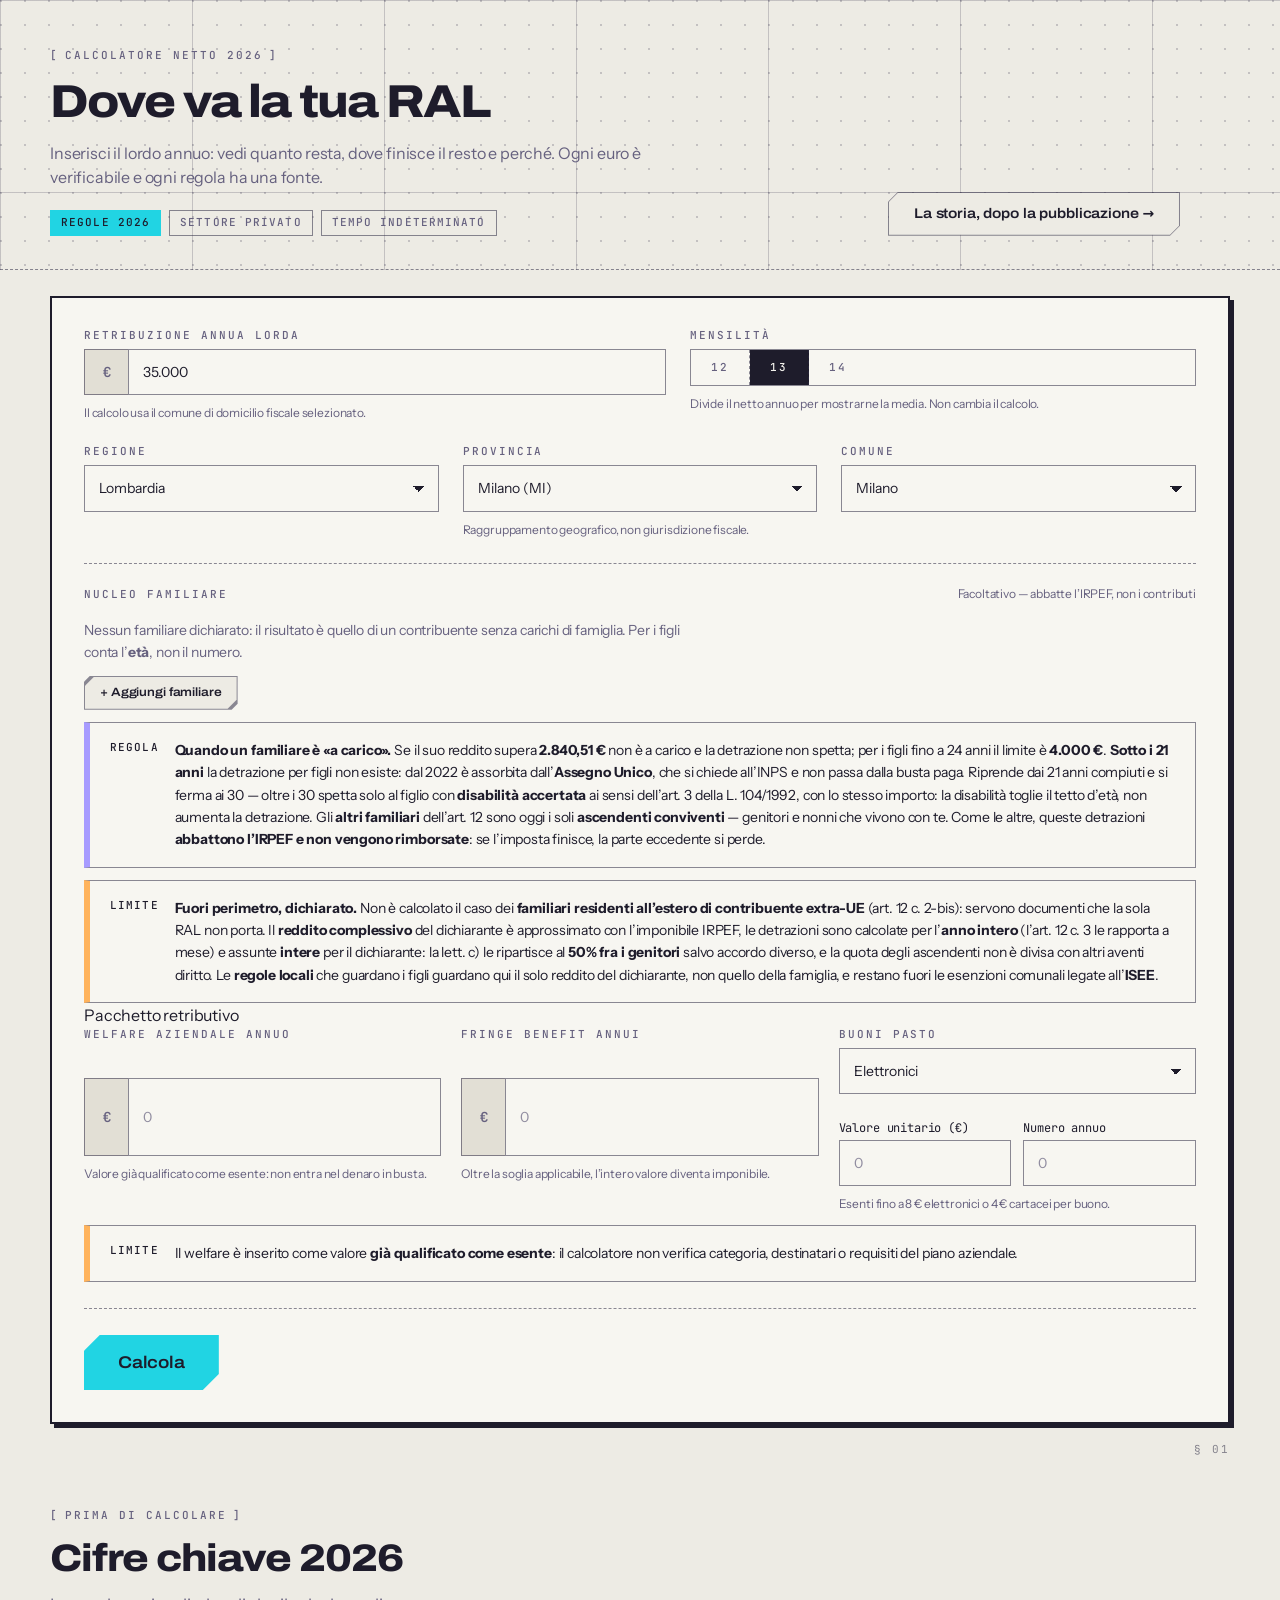
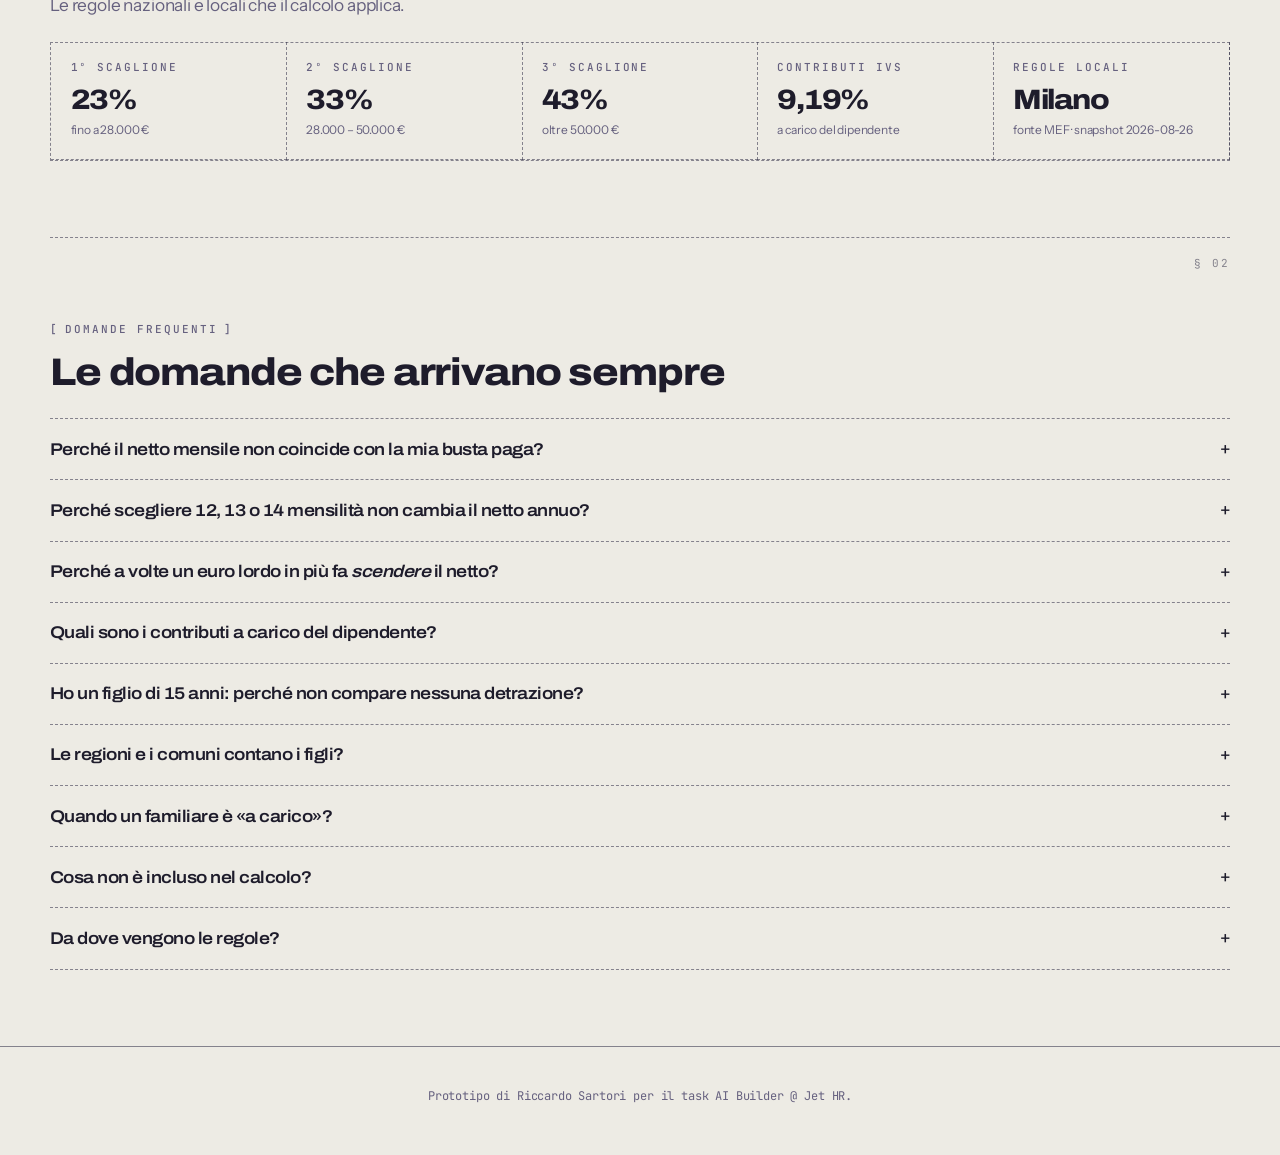
==== prototipo/index.html @ b251a070 "Aggiunge welfare, fringe benefit e buoni pasto (#26)" ====
<!doctype html>
<html lang="it">
<head>
<meta charset="utf-8">
<meta name="viewport" content="width=device-width, initial-scale=1">
<link rel="icon" href="data:image/svg+xml,%3Csvg%20xmlns%3D%27http%3A%2F%2Fwww.w3.org%2F2000%2Fsvg%27%20viewBox%3D%270%200%2032%2032%27%3E%3Cpath%20d%3D%27M6%200H32V26L26%2032H0V6Z%27%20fill%3D%27%231E1C2B%27%2F%3E%3Ctext%20x%3D%2716%27%20y%3D%2723%27%20font-family%3D%27system-ui%2Csans-serif%27%20font-size%3D%2719%27%20font-weight%3D%27700%27%20fill%3D%27%2321D4E3%27%20text-anchor%3D%27middle%27%3E%E2%82%AC%3C%2Ftext%3E%3C%2Fsvg%3E">
<title>Dove va la tua RAL — netto 2026</title>
<link rel="stylesheet" href="draftsman.css">
<style>
/* ==========================================================================
   La pagina — sopra i token Draftsman. Nessun colore fuori dal sistema.
   ========================================================================== */
body{padding-bottom:0}
.pg{width:min(100% - (var(--gutter) * 2),1180px);margin-inline:auto}
.pg--narrow{max-width:940px}
.chainwrap{overflow-x:auto}

/* --- intestazione: carta a griglia, titolo in Archivo --------------------
   Sta stretta apposta. È uno strumento, non una landing: il campo RAL deve
   vedersi senza scorrere, quindi la fascia paga il minimo indispensabile e
   usa la metà destra invece di lasciarla vuota. */
.pagehero{position:relative;padding:clamp(26px,3.2vw,46px) 0 clamp(22px,2.6vw,34px);
  background-image:radial-gradient(circle at 1px 1px,var(--line) 1px,transparent 0),
    linear-gradient(to right,var(--line) 1px,transparent 1px),
    linear-gradient(to bottom,var(--line) 1px,transparent 1px);
  background-size:24px 24px,192px 192px,192px 192px;
  border-bottom:var(--bw) dashed var(--line-strong)}
.pagehero .inner{position:relative;display:grid;gap:var(--s-6);align-items:end}
@media(min-width:900px){.pagehero .inner{
  grid-template-columns:minmax(0,1.4fr) minmax(0,.6fr);gap:var(--s-10)}}
.pagehero h1{font-family:var(--font-display);font-weight:800;font-stretch:var(--wdth);
  font-size:clamp(2rem,3.6vw,3.15rem);line-height:var(--lh-snug);letter-spacing:var(--ls-display);
  margin:0 0 var(--s-3);max-width:18ch;text-wrap:balance}
.pagehero p{margin:0;max-width:56ch;font-size:var(--t-body);line-height:1.55;color:var(--fg-muted)}
/* le assunzioni dichiarate, sotto il sottotitolo */
.pagehero .meta{display:flex;gap:var(--s-2);flex-wrap:wrap;margin-top:var(--s-5)}
/* la colonna di destra porta il solo approfondimento, allineato in basso */
.pagehero .aside{display:flex}
.limit-note{margin-top:var(--s-5)}

/* --- modulo ------------------------------------------------------------- */
.calcbox{margin-top:clamp(18px,2vw,26px);border:var(--bw-thick) solid var(--line-solid);
  background:var(--bg-raised);padding:clamp(20px,3vw,32px);box-shadow:var(--lift-md) var(--line-solid)}
.calcbox.is-dirty{box-shadow:var(--lift-md) var(--c-amber)}
.form-grid{display:grid;grid-template-columns:1.15fr 1fr;gap:var(--s-6);align-items:start}
.geo-grid{grid-template-columns:repeat(3,minmax(0,1fr));margin-top:var(--s-6)}
.calcrow{display:flex;align-items:center;gap:var(--s-4);flex-wrap:wrap;margin-top:var(--s-2)}
.dirty{display:none;align-items:center;gap:8px;font:400 var(--t-xs)/1.4 var(--font-mono);
  color:var(--warn-text)}
.is-dirty .dirty{display:flex}
.field--error .input{border-color:var(--err-text);box-shadow:var(--lift-sm) var(--c-signal-red)}

/* € come prefisso: una casella affiancata, senza raggio */
.ingroup{display:flex}
.ingroup .affix{display:grid;place-items:center;width:44px;flex:none;
  border:var(--bw) solid var(--line-strong);border-right:0;background:var(--bg-sunken);
  font:500 var(--t-sm)/1 var(--font-mono);color:var(--fg-muted)}
.ingroup .input{flex:1}

/* --- nucleo familiare: una riga per persona, l'età in colonna ----------- */
.nucleo{margin-top:var(--s-6);padding-top:var(--s-5);border-top:var(--bw) dashed var(--line-strong)}
.nucleo-head{display:flex;align-items:baseline;justify-content:space-between;gap:var(--s-4);
  flex-wrap:wrap;margin-bottom:var(--s-4)}
.nucleo-tab td{vertical-align:middle}
.nucleo-in{padding-block:8px;font-size:var(--t-sm)}
.nucleo-eta{width:86px}
.nucleo-red{width:118px}
.nucleo-dis{width:78px;text-align:center}
.nucleo-imp{white-space:nowrap;font-weight:600}
.nucleo-perche{font-size:var(--t-xs);color:var(--fg-muted);max-width:36ch}
.benefit-grid{display:grid;grid-template-columns:repeat(3,minmax(0,1fr));gap:var(--s-5)}
.benefit-subgrid{display:grid;grid-template-columns:1fr 1fr;gap:var(--s-3)}
.nucleo-x{border:0;background:none;cursor:pointer;font:400 var(--t-sm)/1 var(--font-mono);
  color:var(--fg-muted);padding:8px 10px}
.nucleo-x:hover{background:var(--c-signal-red);color:var(--c-graphite)}
.nucleo-azioni{margin-top:var(--s-3)}
.nucleo-vuoto{margin:0;font-size:var(--t-sm);color:var(--fg-muted);max-width:70ch}
.nucleo-nota{margin-top:var(--s-3)}
/* Su schermo stretto la tabella si impila: sei colonne che scorrono
   in orizzontale nasconderebbero proprio la colonna «perché», che è
   la ragione per cui questa tabella esiste. */
@media(max-width:760px){
  .nucleo-tab,.nucleo-tab tbody,.nucleo-tab tr,.nucleo-tab td{display:block;width:auto;min-width:0}
  .nucleo .table-wrap{overflow:visible;border:0;background:none}
  .nucleo-tab thead{position:absolute;width:1px;height:1px;overflow:hidden;clip:rect(0 0 0 0)}
  .nucleo-tab tr{position:relative;background:var(--bg-raised);
    border:var(--bw) solid var(--line-strong);padding:var(--s-2) 46px var(--s-2) var(--s-4);
    margin-bottom:var(--s-3)}
  .nucleo-tab td{border:0;padding:7px 0;display:flex;align-items:center;
    justify-content:space-between;gap:var(--s-4);text-align:right}
  .nucleo-tab td::before{content:attr(data-etichetta);flex:none;text-align:left;
    font:500 var(--t-label)/1.4 var(--font-mono);letter-spacing:var(--ls-label);
    text-transform:uppercase;color:var(--fg-muted)}
  .nucleo-tab td:last-child{position:absolute;top:6px;right:6px;padding:0;display:block}
  .nucleo-tab td:last-child::before{content:none}
  .nucleo-perche{max-width:none}
  .nucleo-eta,.nucleo-red{width:130px}
  .nucleo-dis{width:auto;text-align:left}
  .benefit-grid{grid-template-columns:1fr}
  .nucleo-tab .select{width:auto;min-width:190px}
}

/* --- sezioni impilate ---------------------------------------------------- */
.sec{position:relative;scroll-margin-top:96px;padding:clamp(44px,6vw,84px) 0;
  border-bottom:var(--bw) dashed var(--line-strong)}
.sec--ink{border-bottom-color:transparent}
.sec .pg{position:relative}
.sec-head{display:flex;align-items:center;justify-content:space-between;gap:var(--s-5);
  flex-wrap:wrap;margin-bottom:var(--s-2)}
.sec h2{margin:0}
.sec .lead{margin:var(--s-3) 0 0;max-width:74ch}
.sec-body{margin-top:var(--s-6)}
.sec .no{position:absolute;top:var(--s-5);right:0;font:400 var(--t-label)/1 var(--font-mono);
  letter-spacing:var(--ls-label);color:var(--line-strong)}

/* --- navigazione ad ancore ------------------------------------------------ */
.anchors{display:flex;gap:0;flex-wrap:wrap}
.anchors a{text-decoration:none;padding:8px 14px;white-space:nowrap;
  font:400 var(--t-label)/1.6 var(--font-mono);letter-spacing:.12em;text-transform:uppercase;
  color:var(--fg-muted);border:var(--bw) solid transparent;
  transition:background var(--dur-1) var(--ease-mech),color var(--dur-1) var(--ease-mech)}
.anchors a:hover{background:var(--c-citron);color:var(--c-graphite)}
.anchors a[aria-current="true"]{background:var(--c-graphite);color:var(--c-fog)}
.anchorbar{position:sticky;top:0;z-index:40;
  background:color-mix(in srgb,var(--c-bone) 90%,transparent);backdrop-filter:blur(10px);
  border-block:var(--bw) solid var(--line-strong)}
.anchorbar .inner{display:flex;align-items:center;justify-content:space-between;gap:var(--s-5);
  padding:9px 0}
.anchorbar .mini{display:flex;align-items:baseline;gap:10px;white-space:nowrap;
  font:400 var(--t-label)/1 var(--font-mono);letter-spacing:var(--ls-label);
  text-transform:uppercase;color:var(--fg-muted)}
.anchorbar .mini b{font-family:var(--font-display);font-stretch:var(--wdth);font-size:1.2rem;
  font-weight:800;letter-spacing:var(--ls-heading);color:var(--fg);
  font-variant-numeric:tabular-nums}

/* --- la risposta ---------------------------------------------------------- */
.answer{display:grid;gap:var(--s-8);align-items:end;grid-template-columns:minmax(0,1fr)}
@media(min-width:860px){.answer{grid-template-columns:minmax(0,.9fr) minmax(0,1.1fr)}}
.answer .big{font-family:var(--font-display);font-weight:800;font-stretch:var(--wdth);
  font-size:clamp(3rem,8vw,6rem);line-height:.92;letter-spacing:var(--ls-display);
  font-variant-numeric:tabular-nums;margin:var(--s-3) 0 0}
.kpigrid{display:grid;gap:0;border:var(--bw) solid var(--line-strong);
  background:var(--bg-raised);grid-template-columns:repeat(auto-fit,minmax(168px,1fr))}
.kpigrid>div{padding:var(--s-5);
  border-right:var(--bw) dashed var(--line-strong);
  border-bottom:var(--bw) dashed var(--line-strong);margin:-0.5px;
  display:flex;flex-direction:column;justify-content:space-between;gap:var(--s-3)}
.kpigrid .tile__value{font-size:clamp(1.35rem,2.2vw,1.85rem)}
.kpigrid .tile__label{margin-top:0;min-height:2.6em}
.kpi-lead .tile__value{font-size:clamp(1.9rem,3.4vw,2.75rem)}
.stackbar{display:flex;width:100%;height:44px;border:var(--bw) solid var(--line-solid)}
.stackbar div{display:flex;align-items:center;justify-content:center;overflow:hidden;
  white-space:nowrap;font:500 var(--t-label)/1 var(--font-mono);letter-spacing:.08em;
  text-transform:uppercase;border-right:var(--bw) solid var(--line-solid)}
.stackbar div:last-child{border-right:0}
.legend{display:flex;flex-wrap:wrap;gap:var(--s-5);
  font:400 var(--t-xs)/1.4 var(--font-mono);color:var(--fg-muted)}
.legend i{width:10px;height:10px;display:inline-block;margin-right:8px;vertical-align:-1px;
  border:var(--bw) solid var(--line-solid)}

/* --- flusso: il Pattern B del design system, il trittico d'inchiostro -----
   Una sola sezione invertita per pagina. La carta puntinata resta accesa, il
   titolo prende un accento, il corpo resta fog. */
.sec--ink{background-color:var(--c-graphite-2)}
.sec--ink h2{color:var(--c-blush)}
.sec--ink .lead{max-width:60ch}
.flow-voce .tag{margin-bottom:var(--s-3)}

/* --- flusso (la sezione inchiostro, unica della pagina) ------------------- */
.flowsvg{width:100%;height:auto;display:block;overflow:visible;font-family:var(--font-mono)}
.flowsvg text{fill:var(--fg-muted);font-size:inherit}
.flowsvg text.n{font-weight:500;fill:var(--fg);font-variant-numeric:tabular-nums}
.flowsvg .band{cursor:pointer}
.flowsvg .band:hover,.flowsvg .band:focus{filter:brightness(1.12)}

/* --- cifre chiave --------------------------------------------------------- */
.scagl{display:grid;gap:0;border:var(--bw) dashed var(--line-strong);
  grid-template-columns:repeat(auto-fit,minmax(160px,1fr))}
.scagl>div{padding:var(--s-5);border-right:var(--bw) dashed var(--line-strong);
  border-bottom:var(--bw) dashed var(--line-strong);margin:-0.5px}
.scagl .q{font:500 var(--t-label)/1 var(--font-mono);letter-spacing:var(--ls-label);
  text-transform:uppercase;color:var(--fg-muted)}
.scagl .a{font-family:var(--font-display);font-weight:800;font-stretch:var(--wdth);
  font-size:1.75rem;letter-spacing:var(--ls-display);line-height:1.1;margin:var(--s-3) 0 4px}
.scagl .n{font-size:var(--t-xs);color:var(--fg-muted)}

/* --- fonti: schede che condividono le hairline ---------------------------- */
.voci{display:grid;gap:0;border:var(--bw) dashed var(--line-strong);
  grid-template-columns:repeat(auto-fit,minmax(280px,1fr))}
.voci>.voce{padding:var(--s-4) var(--s-5);border-right:var(--bw) dashed var(--line-strong);
  border-bottom:var(--bw) dashed var(--line-strong);margin:-0.5px}

/* --- dettaglio: la catena a sinistra, la voce scelta a destra ------------- */
.detsplit{display:grid;grid-template-columns:minmax(0,1fr) 340px;gap:var(--s-6);align-items:start}
.chain{width:100%;min-width:330px;border-collapse:collapse;font-variant-numeric:tabular-nums;
  font-size:var(--t-sm)}
.chain td{padding:11px 10px;border-bottom:var(--bw) dashed var(--line)}
.chain tr:last-child td{border-bottom:0}
.chain .op{width:24px;text-align:center;font-family:var(--font-mono);font-size:var(--t-xs);
  font-weight:700;color:var(--fg-muted)}
.chain .amt{text-align:right;white-space:nowrap;font-family:var(--font-mono);font-weight:500}
.chain button.lbl{background:none;border:0;padding:0;font:inherit;text-align:left;cursor:pointer;
  display:inline-flex;align-items:center;gap:8px}
.chain tr.cl{cursor:pointer}
.chain tr.cl:hover td{background:var(--c-citron)}
.chain tr.on td{background:var(--c-flux)}
.chain tr.on button.lbl{font-weight:700}
.chain tr.grp td{padding-top:26px;border-bottom:0}
.chain tr.grp .g{font:500 var(--t-label)/1 var(--font-mono);letter-spacing:var(--ls-label);
  text-transform:uppercase;color:var(--fg-muted)}
.chain tr.sub td{background:var(--bg-sunken);font-weight:600}
.chain tr.tot td{border-top:var(--bw-thick) solid var(--line-solid);border-bottom:0;
  padding-top:var(--s-4);font-weight:700}
.chain tr.tot td:not(.op):not(.amt){font-family:var(--font-display);font-stretch:var(--wdth);
  font-size:1.0625rem}
.chain tr.tot .amt{font-family:var(--font-display);font-stretch:var(--wdth);font-size:1.5rem;
  font-weight:800;letter-spacing:var(--ls-display)}
.chainhint{display:flex;align-items:center;gap:8px;margin:0 0 var(--s-4);
  font-size:var(--t-xs);color:var(--fg-muted)}
/* il segno «i»: un quadrato, non un cerchio — qui non si arrotonda niente */
.idot{display:inline-grid;place-items:center;width:16px;height:16px;flex:none;
  border:var(--bw) solid var(--line-strong);background:var(--bg);
  font:500 10px/1 var(--font-mono);color:var(--fg-muted)}
.chain tr.cl:hover .idot,.chain tr.on .idot{background:var(--c-graphite);color:var(--c-fog);
  border-color:var(--c-graphite)}
.pane{position:sticky;top:88px;border:var(--bw) solid var(--line-strong);
  background:var(--bg-raised);padding:var(--s-5)}
.pane h4{margin:0 0 var(--s-1)}
.pane code{display:block;background:var(--c-graphite);color:var(--c-fog);
  padding:11px 13px;font:400 var(--t-xs)/1.6 var(--font-mono);margin:var(--s-3) 0;
  white-space:pre-wrap}
.pane .empty{color:var(--fg-muted);font-size:var(--t-sm)}
@media(max-width:860px){.detsplit{grid-template-columns:1fr}.pane{position:static}}

/* --- uovo di pasqua: stessa grammatica, angoli tagliati ------------------- */
.egg-modal{--ch:var(--ch-xl);border:var(--bw-thick) solid var(--c-graphite);padding:0;
  max-width:760px;width:calc(100% - 32px);min-height:390px;overflow:hidden;
  background:var(--c-bone);color:var(--c-graphite);
  clip-path:polygon(var(--ch) 0,100% 0,100% calc(100% - var(--ch)),calc(100% - var(--ch)) 100%,0 100%,0 var(--ch))}
.egg-modal::backdrop{background:#1e1c2bcc}
.egg-modal::before{content:"€";position:absolute;right:-30px;bottom:-118px;
  font:800 420px/1 var(--font-display);font-stretch:var(--wdth);color:var(--c-flux);
  transform:rotate(-12deg);z-index:0}
.egg-modal::after{content:"";position:absolute;inset:0;z-index:0;pointer-events:none;
  background-image:radial-gradient(circle at 1px 1px,var(--line) 1px,transparent 0);
  background-size:24px 24px}
.egg-modal p{position:relative;z-index:1;max-width:15ch;margin:0;padding:74px 58px 150px;
  font-family:var(--font-display);font-weight:800;font-stretch:var(--wdth);
  font-size:clamp(36px,6vw,62px);line-height:1.02;letter-spacing:var(--ls-display);text-wrap:balance}
@media(max-width:600px){.egg-modal{min-height:420px}.egg-modal p{padding:54px 28px 170px;
  font-size:42px}.egg-modal::before{font-size:330px;right:-50px;bottom:-95px}}

.calc-footer{padding:var(--s-10) var(--s-4) var(--s-12);text-align:center;
  border-top:var(--bw) solid var(--line-strong);
  font:400 var(--t-xs)/1.6 var(--font-mono);color:var(--fg-muted)}

/* --- rifiniture ------------------------------------------------------------ */
.xs{font-size:var(--t-xs)}
.recon{display:flex;align-items:center;gap:var(--s-3);flex-wrap:wrap;
  font-variant-numeric:tabular-nums}
.sec a,.pane a,.voce a{text-decoration:underline;text-decoration-color:var(--line-strong);
  text-decoration-thickness:1px;text-underline-offset:3px}
.sec a:hover,.pane a:hover,.voce a:hover{text-decoration-color:var(--c-flux);
  text-decoration-thickness:2px}
@media(max-width:900px){.form-grid,.geo-grid{grid-template-columns:1fr}}
@media(max-width:600px){
  .anchorbar .mini{display:none}
  .anchors{flex-wrap:nowrap;overflow-x:auto}
}
</style>
</head>
<body>
<div id="app"></div>
<script src="dati-addizionali-2026.js"></script>
<script src="geografia.js"></script>
<script src="motore.js"></script>
<script src="fonti.js"></script>
<script src="righe.js"></script>
<script>



/* ============================================================
   DATI — una sola sorgente contenutistica, riusata ovunque
   ============================================================ */
const LIMITI=[
  ['Il 9,19% è una scelta di modello','Non è l\'aliquota di ogni impiegato privato: inquadramento INPS, settore, dimensione del datore e fondi speciali possono cambiarla. Qui si assume FPLD ordinario, senza contribuzioni settoriali.'],
  ['«RAL» non è una base legale autonoma','È una convenzione retributiva. Senza benefit imponibili il calcolo assume RAL = imponibile previdenziale prima dei contributi. Le quote imponibili di fringe e buoni pasto dichiarate vengono aggiunte esplicitamente alla base; restano fuori componenti variabili e rimborsi.'],
  ['Competenza, non cassa','È il carico maturato sulla RAL 2026, non il denaro trattenuto nei cedolini del 2026: le addizionali si pagano a rate dopo il conguaglio. Per questo la cifra mensile è una media, non l\'importo di una busta paga.'],
  ['Sopra 122.295 € si assume la prima iscrizione dal 1996','Il massimale contributivo vale solo per chi è privo di anzianità al 31/12/1995. È l\'unico punto in cui la sola RAL non basta più.'],
  ['Le detrazioni di famiglia valgono per l\'anno intero','L\'art. 12 c. 3 le rapporta a mese: qui si assume che le condizioni valgano per tutti i dodici, e che la detrazione spetti per intero al dichiarante — la lett. c) la ripartisce al 50% fra i genitori, salvo accordo diverso. La quota degli ascendenti è assunta intera e non ripartita con altri aventi diritto, e il reddito complessivo del dichiarante è approssimato con l\'imponibile IRPEF. Resta fuori il caso dei familiari residenti all\'estero di contribuente extra-UE (art. 12 c. 2-bis).'],
  ['Le regole locali per la famiglia valgono sul solo reddito del dichiarante','Otto giurisdizioni regionali e sei comuni cambiano l\'addizionale in base ai figli a carico. Marche e Veneto chiedono che la somma dei redditi dei genitori non superi 50.000 €, i comuni veronesi ragionano sul reddito imponibile della famiglia: qui si guarda solo il tuo. Restano fuori le esenzioni comunali legate all\'ISEE (Grottammare, San Benedetto del Tronto e una delle due di Bosco Chiesanuova) e l\'aliquota veneta ridotta per il contribuente disabile in prima persona, che non è un dato del nucleo.'],
];
const FAQ=[
  ['Perché il netto mensile non coincide con la mia busta paga?','Il calcolo è annuale e di competenza. Le addizionali vengono trattenute a rate nell\'anno successivo al conguaglio, la tredicesima non beneficia delle stesse detrazioni mensili e il conguaglio di fine anno riequilibra tutto. Per questo il numero è etichettato <b>media</b>, mai «importo del cedolino».'],
  ['Perché scegliere 12, 13 o 14 mensilità non cambia il netto annuo?','Perché non è un dato di calcolo: è solo il divisore con cui si presenta lo stesso netto annuo. Le trattenute non cambiano. Puoi verificarlo qui sopra — cambiando il selettore il netto annuo resta identico e si muove solo la media. Se cambiasse, sarebbe un errore.'],
  ['Perché a volte un euro lordo in più fa <em>scendere</em> il netto?',stato=>{
    const geo=GEOGRAFIA_ITALIA.risolvi(stato.comune);
    const numero=raw=>Number(parseRal(raw)||0);
    const benefit={fringe:numero(stato.fringeRaw),buoniPasto:{tipo:stato.buoniTipo,
      valoreUnitario:numero(stato.buoniValoreRaw),numero:Number(stato.buoniNumeroRaw||0)}};
    const comunali=nucleo=>soglie({comune:stato.comune,nucleo,...benefit}).filter(s=>s.ambito==='comunale');
    const locali=comunali(stato.nucleo);
    if(!locali.length){
      /* Un salto che c'è per un contribuente solo può non esserci
         per una famiglia: se le detrazioni azzerano l'IRPEF netta
         da entrambi i lati della soglia, non c'è addizionale da
         perdere. Dirlo è diverso dal dire che il comune non ha
         esenzione, e la pagina non deve confondere le due cose. */
      const senzaNucleo=comunali([]);
      if(stato.nucleo.length&&senzaNucleo.length)
        return `Alcune misure locali sono esenzioni con soglia secca, non franchigie. Per ${esc(geo.comune.nome)} il salto esiste — alla RAL di ${eur(senzaNucleo[0].ral)} vale ${eur(Math.abs(senzaNucleo[0].delta))} — ma <b>non per te</b>: con i familiari a carico che hai dichiarato le detrazioni azzerano l’IRPEF netta da entrambi i lati della soglia, e senza IRPEF netta non c’è addizionale da perdere.`;
      return `Alcune misure sono esenzioni con soglia secca, non franchigie. Per ${esc(geo.comune.nome)} lo snapshot non contiene una discontinuità comunale generale; restano le soglie nazionali e le eventuali soglie regionali.`;
    }
    const s=locali[0];
    return `Perché alcune misure locali sono esenzioni con soglia secca, non franchigie: superata la soglia si perdono per intero. Per ${esc(geo.comune.nome)}, alla RAL di ${eur(s.ral)}, il salto dell’addizionale comunale vale ${eur(Math.abs(s.delta))} sul netto annuo.`;
  }],
  ['Quali sono i contributi a carico del dipendente?','Il contributo IVS del 9,19% sull\'imponibile previdenziale, più un contributo aggiuntivo dell\'1% sulla quota che supera la prima fascia pensionabile (56.224 € nel 2026). Sopra il massimale di 122.295 € entrambi si fermano: è il motivo per cui l\'aliquota contributiva effettiva scende oltre quella soglia.'],
  ['Ho un figlio di 15 anni: perché non compare nessuna detrazione?','Perché dal 2022, sotto i <b>21 anni</b>, la detrazione per figli a carico non esiste più: è assorbita dall\'<b>Assegno Unico e Universale</b>, che si chiede all\'INPS e non passa dalla busta paga. La detrazione dell\'art. 12 TUIR riprende dai 21 anni compiuti e si ferma ai 30. Non è un buco del calcolatore: è dove la norma ha spostato il sostegno.'],
  ['Le regioni e i comuni contano i figli?','Sì, e non tutti allo stesso modo. <b>Trento, Bolzano, Sardegna, Campania, Piemonte e Puglia</b> aggiungono una detrazione dall\'addizionale regionale per ogni figlio a carico, con importi, tetti di reddito e numeri minimi di figli diversi fra loro. <b>Marche e Veneto</b> non detraggono: applicano un\'<b>aliquota più bassa</b> se in famiglia c\'è una persona con disabilità accertata. Sei comuni del Veronese — <b>Bardolino, Bosco Chiesanuova, Bovolone, Negrar di Valpolicella, Roverè Veronese e Zevio</b> — non applicano l\'addizionale comunale alle famiglie numerose, con una soglia di esenzione che sale di 10.000 € per ogni figlio oltre il minimo. Tutte queste regole entrano nel calcolo solo se dichiari i familiari qui sopra.'],
  ['Quando un familiare è «a carico»?','Quando il suo reddito complessivo non supera <b>2.840,51 €</b> l\'anno, elevati a <b>4.000 €</b> per i figli fino a 24 anni. Sopra quella soglia il familiare non è a carico e la detrazione non spetta, anche se convive. Gli «altri familiari» dell\'art. 12 sono oggi i soli <b>ascendenti conviventi</b>: genitori e nonni che vivono con te.'],
  ['Cosa non è incluso nel calcolo?','TFR, costo azienda e contributi del datore, INAIL, CCNL e fondi di solidarietà, fondi sanitari e previdenza complementare, altri redditi, oneri deducibili e detraibili, premi e agevolazioni personali. Welfare esente dichiarato, fringe benefit e buoni pasto si inseriscono nel modulo; il calcolatore non certifica i requisiti del piano welfare.'],
  ['Da dove vengono le regole?','Solo da fonti primarie: Istat per i comuni attivi, MEF per le addizionali locali, leggi di bilancio, TUIR e circolari INPS. Ogni voce del dettaglio rimanda al riferimento ufficiale applicato.'],
];
const SEZIONI=[['risultato','Risultato'],['flusso','Il flusso'],['dettaglio','Il dettaglio'],['metodo','Metodo e fonti'],['faq','Domande frequenti']];

/* ============================================================
   PEZZI CONDIVISI
   ============================================================ */
const esc=s=>String(s).replace(/&/g,'&amp;').replace(/</g,'&lt;').replace(/>/g,'&gt;');
// I quattro accenti pastello del sistema: il flux per cio' che resta, il rosa per
// cio' che se ne va, il pervinca per i contributi (che non sono una tassa),
// il citron solo per l'eccezione. Piatti, mai in gradiente.
const C={contrib:'var(--c-peri)',tax:'var(--c-blush)',
  netto:'var(--c-flux)',integr:'var(--c-citron)'};
// Sono tutti fondi chiari: l'inchiostro grafite ci sta sopra fra 5,6:1 e 13,3:1,
// misurato. Nessun testo bianco su pastello, che scenderebbe sotto il minimo.
const CINK={contrib:'var(--c-graphite)',tax:'var(--c-graphite)',
  netto:'var(--c-graphite)',integr:'var(--c-graphite)'};

function hero(st){
  return `<div class="pagehero"><div class="pg"><div class="inner">
    <div>
      <div class="eyebrow">Calcolatore netto 2026</div>
      <h1>Dove va la tua RAL</h1>
      <p>Inserisci il lordo annuo: vedi quanto resta, dove finisce il resto e perché.
         Ogni euro è verificabile e ogni regola ha una fonte.</p>
      <div class="meta">
        <span class="tag tag--flux">Regole 2026</span>
        <span class="tag">Settore privato</span>
        <span class="tag">Tempo indeterminato</span>
      </div>
    </div>
    <div class="aside">
      <a class="btn btn--ghost" href="la-storia.html">La storia, dopo la pubblicazione →</a>
    </div>
  </div></div></div>`;
}
/* ============================================================
   NUCLEO FAMILIARE — una riga per familiare. L'età è il dato che
   decide, quindi è una colonna, non un dettaglio nascosto; e la
   colonna «perché» dice sempre come va a finire, anche quando la
   detrazione è zero.
   ============================================================ */
const TIPO_LETTERA={coniuge:'c',figlio:'f',ascendente:'a'};
const LETTERA_TIPO={c:'coniuge',f:'figlio',a:'ascendente'};
const NOME_FAMILIARE={coniuge:'Coniuge',figlio:'Figlio',ascendente:'Ascendente convivente'};
const MAX_FAMILIARI=12;
/* `d` è la disabilità accertata: entra nell'URL come tutto il resto,
   perché un link deve poter ricostruire lo stesso identico calcolo. */
const serializzaNucleo=nucleo=>nucleo.map(f=>TIPO_LETTERA[f.tipo]+
  (f.eta===null||f.eta===undefined?'':f.eta)+(f.disabilita?'d':'')+
  (f.reddito>0?'r'+f.reddito:'')).join('.');
function deserializzaNucleo(testo){
  let coniugi=0;
  return String(testo||'').split('.').map(t=>{
    const m=/^([cfa])(\d{1,3})?(d)?(?:r(\d{1,7}))?$/.exec(t);
    if(!m)return null;
    const tipo=LETTERA_TIPO[m[1]];
    if(tipo==='coniuge'&&++coniugi>1)return null;   // l'art. 12 ne conosce uno solo
    return{tipo,eta:m[2]===undefined?null:Number(m[2]),
      disabilita:m[3]!==undefined,reddito:m[4]?Number(m[4]):0};
  }).filter(Boolean).slice(0,MAX_FAMILIARI);
}

const NUCLEO_LIMITI=`<b>Quando un familiare è «a carico».</b>
  Se il suo reddito supera <b>2.840,51 €</b> non è a carico e la detrazione non spetta;
  per i figli fino a 24 anni il limite è <b>4.000 €</b>.
  <b>Sotto i 21 anni</b> la detrazione per figli non esiste: dal 2022 è assorbita
  dall’<b>Assegno Unico</b>, che si chiede all’INPS e non passa dalla busta paga.
  Riprende dai 21 anni compiuti e si ferma ai 30 — oltre i 30 spetta solo al figlio con
  <b>disabilità accertata</b> ai sensi dell’art. 3 della L. 104/1992, con lo stesso importo:
  la disabilità toglie il tetto d’età, non aumenta la detrazione. Gli <b>altri familiari</b> dell’art. 12
  sono oggi i soli <b>ascendenti conviventi</b> — genitori e nonni che vivono con te.
  Come le altre, queste detrazioni <b>abbattono l’IRPEF e non vengono rimborsate</b>:
  se l’imposta finisce, la parte eccedente si perde.`;
const NUCLEO_PERIMETRO=`<b>Fuori perimetro, dichiarato.</b> Non è calcolato il caso dei
  <b>familiari residenti all’estero di contribuente extra-UE</b> (art. 12 c. 2-bis):
  servono documenti che la sola RAL non porta. Il <b>reddito complessivo</b> del
  dichiarante è approssimato con l’imponibile IRPEF, le detrazioni sono calcolate per
  l’<b>anno intero</b> (l’art. 12 c. 3 le rapporta a mese) e assunte <b>intere</b> per il
  dichiarante: la lett. c) le ripartisce al <b>50% fra i genitori</b> salvo accordo diverso,
  e la quota degli ascendenti non è divisa con altri aventi diritto.
  Le <b>regole locali</b> che guardano i figli guardano qui il solo reddito del dichiarante,
  non quello della famiglia, e restano fuori le esenzioni comunali legate all’<b>ISEE</b>.`;

function nucleoBlocco(stato){
  /* I numeri si mostrano solo se il risultato a schermo è stato
     calcolato per QUESTO nucleo: altrimenti la tabella direbbe una
     cifra e la catena un'altra. */
  const combacia=stato.res&&serializzaNucleo(stato.nucleo)===stato.nucleoCalcolato;
  const voci=combacia?stato.res.voci.filter(v=>/^detrfam\d+$/.test(v.id)):[];
  const righe=combacia?componiRighe(stato.res.voci).filter(r=>/^detrfam\d+$/.test(r.id)):[];
  const cella=(f,i)=>{
    const voce=voci[i],riga=righe[i];
    if(!voce)return['<span class="muted">—</span>','<span class="muted">premi Calcola</span>'];
    return[eur(voce.importo),
      esc(riga.nota)+(voce.capiente?'':' · <b>capienza esaurita</b>')];
  };
  const riga=(f,i)=>{
    const[importo,perche]=cella(f,i);
    return `<tr>
      <td data-etichetta="Familiare"><select class="select nucleo-in" data-nucleo-tipo="${i}"
          aria-label="Tipo di familiare, riga ${i+1}">
        ${Object.entries(NOME_FAMILIARE).map(([k,n])=>
          `<option value="${k}" ${f.tipo===k?'selected':''}>${esc(n)}</option>`).join('')}
      </select></td>
      <td data-etichetta="Età">${f.tipo==='figlio'
        ?`<input class="input nucleo-in nucleo-eta" id="nucleo-eta-${i}" data-nucleo-eta="${i}"
            type="text" inputmode="numeric" maxlength="3" autocomplete="off" placeholder="anni"
            aria-label="Età del figlio, riga ${i+1}" value="${f.eta===null?'':f.eta}">`
        :'<span class="muted">non rileva</span>'}</td>
      <td data-etichetta="Suo reddito"><input class="input nucleo-in nucleo-red" id="nucleo-reddito-${i}" data-nucleo-reddito="${i}"
          type="text" inputmode="numeric" maxlength="7" autocomplete="off" placeholder="0"
          aria-label="Reddito del familiare, riga ${i+1}" value="${f.reddito>0?f.reddito:''}"></td>
      <td class="nucleo-dis" data-etichetta="Disabilità"><input type="checkbox"
          id="nucleo-disabilita-${i}" data-nucleo-disabilita="${i}" ${f.disabilita?'checked':''}
          aria-label="Disabilità accertata (L. 104/1992) del familiare, riga ${i+1}"></td>
      <td class="num nucleo-imp" data-etichetta="Detrazione">${importo}</td>
      <td class="nucleo-perche" data-etichetta="Perché">${perche}</td>
      <td><button class="nucleo-x" data-nucleo-rimuovi="${i}"
        aria-label="Togli il familiare della riga ${i+1}">✕</button></td>
    </tr>`;
  };
  return `<div class="nucleo">
    <div class="nucleo-head">
      <span class="label">Nucleo familiare</span>
      <span class="xs muted">Facoltativo — abbatte l’IRPEF, non i contributi</span>
    </div>
    ${stato.nucleo.length?`<div class="table-wrap"><table class="table nucleo-tab">
      <caption class="sr">Familiari a carico dichiarati</caption>
      <thead><tr><th>Familiare</th><th>Età</th><th>Suo reddito</th><th>Disabilità</th>
        <th class="num">Detrazione</th><th>Perché</th><th><span class="sr">Azioni</span></th></tr></thead>
      <tbody>${stato.nucleo.map(riga).join('')}</tbody></table></div>`
      :`<p class="nucleo-vuoto">Nessun familiare dichiarato: il risultato è quello di un
         contribuente senza carichi di famiglia. Per i figli conta l’<b>età</b>, non il numero.</p>`}
    <div class="nucleo-azioni">
      <button class="btn btn--ghost btn--sm" id="nucleo-aggiungi"
        ${stato.nucleo.length>=MAX_FAMILIARI?'disabled':''}>+ Aggiungi familiare</button>
    </div>
    <div class="callout callout--info nucleo-nota">
      <span class="callout__mark">Regola</span><div>${NUCLEO_LIMITI}</div></div>
    <div class="callout callout--warn nucleo-nota">
      <span class="callout__mark">Limite</span><div>${NUCLEO_PERIMETRO}</div></div>
  </div>`;
}

function benefitBlocco(stato){
  const denaro=(id,label,value,help)=>`<div class="field">
    <label class="label" for="${id}">${label}</label><div class="ingroup"><span class="affix">€</span>
    <input class="input" id="${id}" inputmode="decimal" autocomplete="off" value="${esc(value)}" placeholder="0"></div>
    <p class="hint">${help}</p></div>`;
  return `<div class="nucleo-box">
    <div class="section-label"><span>Pacchetto retributivo</span><i></i></div>
    <div class="benefit-grid">
      ${denaro('welfare','Welfare aziendale annuo',stato.welfareRaw,
        'Valore già qualificato come esente: non entra nel denaro in busta.')}
      ${denaro('fringe','Fringe benefit annui',stato.fringeRaw,
        'Oltre la soglia applicabile, l’intero valore diventa imponibile.')}
      <div class="field"><label class="label" for="buoni-tipo">Buoni pasto</label>
        <select class="select" id="buoni-tipo">
          <option value="elettronici" ${stato.buoniTipo==='elettronici'?'selected':''}>Elettronici</option>
          <option value="cartacei" ${stato.buoniTipo==='cartacei'?'selected':''}>Cartacei</option>
        </select>
        <div class="benefit-subgrid" style="margin-top:var(--s-3)">
          <div><label class="xs mono" for="buoni-valore">Valore unitario (€)</label>
            <input class="input" id="buoni-valore" inputmode="decimal" value="${esc(stato.buoniValoreRaw)}" placeholder="0"></div>
          <div><label class="xs mono" for="buoni-numero">Numero annuo</label>
            <input class="input" id="buoni-numero" inputmode="numeric" value="${esc(stato.buoniNumeroRaw)}" placeholder="0"></div>
        </div>
        <p class="hint">Esenti fino a 8 € elettronici o 4 € cartacei per buono.</p></div>
    </div>
    <div class="callout callout--warn nucleo-nota"><span class="callout__mark">Limite</span><div>
      Il welfare è inserito come valore <b>già qualificato come esente</b>: il calcolatore non verifica
      categoria, destinatari o requisiti del piano aziendale.</div></div>
  </div>`;
}

function form(st){
  const err=st.errore?`<p class="error-text" role="alert">${esc(st.errore)}</p>`:'';
  const province=GEOGRAFIA_ITALIA.province(st.regione),comuni=GEOGRAFIA_ITALIA.comuni(st.provincia);
  const opts=(xs,value,label)=>xs.map(x=>{const v=Object.hasOwn(x,'catastale')?x.catastale:x.id;
    return`<option value="${v}" ${v==value?'selected':''}>${esc(label(x))}</option>`;}).join('');
  return `<div class="calcbox">
    <div class="form-grid">
      <div class="field ${st.errore?'field--error':''}">
        <label class="label" for="ral">Retribuzione annua lorda</label>
        <div class="ingroup">
          <span class="affix">€</span>
          <input class="input" id="ral" inputmode="decimal" autocomplete="off"
            value="${esc(st.ralRaw)}" placeholder="35.000" aria-describedby="ralhelp">
        </div>
        ${err||`<p class="hint" id="ralhelp">Il calcolo usa il comune di domicilio fiscale selezionato.</p>`}
      </div>
      <div class="field">
        <label class="label" id="mlab">Mensilità</label>
        <div class="segmented" role="group" aria-labelledby="mlab">
          ${MENSILITA_AMMESSE.map(m=>
            `<button data-m="${m}" aria-pressed="${st.mensilita===m}">${m}</button>`).join('')}
        </div>
        <p class="hint">Divide il netto annuo per mostrarne la media. Non cambia il calcolo.</p>
      </div>
    </div>
    <div class="form-grid geo-grid">
      <div class="field"><label class="label" for="regione">Regione</label>
        <select class="select" id="regione">${opts(GEOGRAFIA_ITALIA.regioni(),st.regione,x=>x.nome)}</select></div>
      <div class="field"><label class="label" for="provincia">Provincia</label>
        <select class="select" id="provincia">${opts(province,st.provincia,x=>`${x.nome} (${x.sigla})`)}</select>
        <p class="hint">Raggruppamento geografico, non giurisdizione fiscale.</p></div>
      <div class="field"><label class="label" for="comune">Comune</label>
        <select class="select" id="comune">${opts(comuni,st.comune,x=>x.nome)}</select></div>
    </div>
    ${nucleoBlocco(st)}
    ${benefitBlocco(st)}
    <hr class="rule" style="margin:26px 0">
    <div class="calcrow">
      <button class="btn btn--primary btn--lg" id="go">Calcola</button>
      <span class="dirty"><span class="dot" style="color:var(--c-amber)"></span>
        Dati cambiati: premi <b>Calcola</b> per aggiornare.</span>
      ${st.res?`<button class="btn btn--link" id="reset" style="margin-left:auto">Azzera</button>`:''}
    </div>
  </div>`;
}
function cifreChiave(stato=st){
  const g=GEOGRAFIA_ITALIA.risolvi(stato.comune);
  return `<div class="scagl">
    <div><div class="q">1º scaglione</div><div class="a">23%</div><div class="n">fino a 28.000 €</div></div>
    <div><div class="q">2º scaglione</div><div class="a">33%</div><div class="n">28.000 – 50.000 €</div></div>
    <div><div class="q">3º scaglione</div><div class="a">43%</div><div class="n">oltre 50.000 €</div></div>
    <div><div class="q">Contributi IVS</div><div class="a">9,19%</div><div class="n">a carico del dipendente</div></div>
    <div><div class="q">Regole locali</div><div class="a">${esc(g.comune.nome)}</div><div class="n">fonte MEF · snapshot ${g.meta.asOf}</div></div>
  </div>`;
}
function kpis(res,lead){
  const k=res.kpi;
  const cell=(l,v,cls)=>`<div class="${cls||''}">
    <div class="tile__value">${v}</div><div class="tile__label">${l}</div></div>`;
  return `<div class="kpigrid">
    ${cell('Netto in busta',eur(k.nettoInBusta),lead?'kpi-lead':'')}
    ${cell('Valore totale del pacchetto',eur(k.valorePacchetto))}
    ${cell('Benefit spendibili',eur(k.benefitSpendibili))}
    ${res.voci.some(v=>v.id==='buoni')?cell('Buoni: media mensile',eur(k.mediaMensileBuoni)):''}
    ${cell(`Media su ${res.input.mensilita}`,eur(k.mediaMensile))}
    ${cell('Totale imposte',eur(k.totaleImposte))}
    ${cell('Totale contributi',eur(k.totaleContributi))}
    ${cell('Aliquota contributiva',res.aliquotaContributivaEffettiva.toFixed(2).replace('.',',')+'%')}
  </div>`;
}
function answerBlock(res){
  return `<div class="answer">
    <div>
      <div class="tile__label" style="margin-top:0">Netto, media su ${res.input.mensilita} mensilità</div>
      <div class="big">${eur(res.kpi.mediaMensile)}</div>
      <p class="small muted" style="margin:14px 0 0;max-width:44ch">
        Su una RAL di <b>${eur(res.input.ral)}</b> restano <b>${eur(res.kpi.nettoInBusta)}</b> in denaro.
        ${res.kpi.benefitSpendibili>0?`Con <b>${eur(res.kpi.benefitSpendibili)}</b> di benefit spendibili,
        il pacchetto vale <b>${eur(res.kpi.valorePacchetto)}</b>.`:''}</p>
    </div>
    <div>
      ${stackbar(res)}
      <div class="legend" style="margin-top:14px">${legendItems(res)}</div>
    </div>
  </div>`;
}
/* La legenda del flusso segue il Pattern B: una riga a tacche con
   l'etichetta al centro, poi le voci in un foglio a griglia con i tag
   nei quattro accenti del sistema. Gli importi non si ripetono qui —
   stanno già sulle fasce del diagramma. */
function legendaFlusso(res){
  const voci=[
    ['tag--peri','Contributi','IVS al 9,19% e contributo aggiuntivo sopra la prima fascia'],
    ['tag--blush','Imposte','IRPEF netta, più addizionale regionale e comunale'],
    ['tag--flux','Netto','quello che resta, integrazioni comprese'],
  ];
  if(res.integrazioni>0)
    voci.push(['tag--citron','Integrazioni','somma non imponibile e trattamento integrativo']);
  return `<div class="ruler" data-label="dove finiscono i soldi" style="margin-top:var(--s-10)"></div>
    <div class="grid-sheet grid-sheet--4" style="margin-top:var(--s-6);border-color:var(--line-strong)">
      ${voci.map(([cls,t,d])=>`<div class="flow-voce">
        <span class="tag ${cls}">${t}</span>
        <p class="small muted" style="margin:0">${d}</p>
      </div>`).join('')}
    </div>`;
}
function legendItems(res){
  const it=[[C.contrib,'Contributi'],[C.tax,'Imposte'],[C.netto,'Netto']];
  if(res.integrazioni>0)it.push([C.integr,'Integrazioni di legge']);
  return it.map(([c,t])=>`<span><i style="background:${c}"></i>${t}</span>`).join('');
}
function stackbar(res){
  const ral=res.input.ral;if(ral<=0)return '';
  const p=x=>Math.max(0,x/ral*100);
  const seg=(w,k,t)=>`<div style="width:${w}%;background:${C[k]};color:${CINK[k]}" title="${esc(t)}">${w>13?t:''}</div>`;
  return `<div class="stackbar" role="img" aria-label="Ripartizione della RAL: contributi ${p(res.kpi.totaleContributi).toFixed(1)}%, imposte ${p(res.kpi.totaleImposte).toFixed(1)}%, netto ${p(res.kpi.nettoAnnuo-res.integrazioni).toFixed(1)}%">
    ${seg(p(res.kpi.totaleContributi),'contrib','Contributi')}
    ${seg(p(res.kpi.totaleImposte),'tax','Imposte')}
    ${seg(p(res.kpi.nettoAnnuo-res.integrazioni),'netto','Netto')}
  </div>`;
}

/* ---- flusso del denaro ---- */
function sankey(res,h,fs){
  const ral=res.input.ral,co=res.kpi.totaleContributi,im=res.imponibile,
        tx=res.kpi.totaleImposte,ne=res.kpi.nettoAnnuo,ig=res.integrazioni;
  if(ral<=0)return '<p class="small muted">Nessun flusso da mostrare.</p>';
  const H=h||260,W=780,NW=12,GAP=28,top=36,tot=ral+ig,sc=(H-top-16)/tot,FS=fs||13;
  const x1=6,x2=384,x3=W-NW-6;
  const denaroDopoContributi=ral-co;
  const hRal=ral*sc,hIg=ig*sc,hCo=co*sc,hIm=denaroDopoContributi*sc,hTx=tx*sc,hNe=ne*sc;
  const yRal=top,yIg=top+hRal+GAP,yCo=top,yIm=top+hCo+GAP,yTx=top,yNe=top+hTx+GAP;
  /* Sul fondo inchiostro i pastelli vanno tenuti alti: sotto il .4
     si impastano nel grafite e il diagramma diventa monocromo. */
  const rib=(xa,ya1,ya2,xb,yb1,yb2,col,op)=>{const m=(xa+xb)/2;
    return `<path d="M${xa},${ya1} C${m},${ya1} ${m},${yb1} ${xb},${yb1} L${xb},${yb2} C${m},${yb2} ${m},${ya2} ${xa},${ya2} Z" fill="${col}" opacity="${op||.55}"/>`;};
  // rx=0: in questo sistema gli angoli non si arrotondano mai.
  const node=(x,y,hh,col)=>`<rect x="${x}" y="${y}" width="${NW}" height="${Math.max(hh,2)}" fill="${col}"/>`;
  const lab=(x,y,t,v,a)=>`<text x="${x}" y="${y-18}" text-anchor="${a}">${esc(t)}</text>
    <text class="n" x="${x}" y="${y-3}" text-anchor="${a}">${eur(v)}</text>`;
  const band=(id,inner,al)=>`<g class="band" tabindex="0" role="button" data-band="${id}" aria-label="${esc(al)}">${inner}</g>`;
  return `<svg class="flowsvg" viewBox="0 0 ${W} ${H}" style="font-size:${FS}px" role="img"
      aria-label="Dalla RAL di ${eur(ral)} a un netto di ${eur(ne)}"><title>Dove va la RAL</title>
    ${band('contributi',rib(x1+NW,yRal,yRal+hCo,x2,yCo,yCo+hCo,C.contrib)+node(x2,yCo,hCo,C.contrib),`Contributi ${eur(co)}`)}
    ${rib(x1+NW,yRal+hCo,yRal+hRal,x2,yIm,yIm+hIm,'var(--c-fog)',.16)}
    ${band('imposte',rib(x2+NW,yIm,yIm+hTx,x3,yTx,yTx+hTx,C.tax)+node(x3,yTx,hTx,C.tax),`Imposte ${eur(tx)}`)}
    ${band('netto',rib(x2+NW,yIm+hTx,yIm+hIm,x3,yNe,yNe+(hIm-hTx),C.netto)+node(x3,yNe,hNe,C.netto),`Netto ${eur(ne)}`)}
    ${ig>0?band('integrazioni',rib(x1+NW,yIg,yIg+hIg,x3,yNe+(hIm-hTx),yNe+hNe,C.integr)+node(x1,yIg,hIg,C.integr),`Integrazioni ${eur(ig)}`):''}
    ${node(x1,yRal,hRal,'var(--c-fog)')}
    ${node(x2,yIm,hIm,'var(--c-fog)')}
    ${lab(x1,yRal,'RAL',ral,'start')}
    ${ig>0?lab(x1,yIg,'Integrazioni di legge',ig,'start'):''}
    ${lab(x2,yCo,'Contributi',co,'start')}
    ${lab(x2,yIm,'Denaro dopo i contributi',denaroDopoContributi,'start')}
    ${lab(x3+NW,yTx,'Imposte',tx,'end')}
    ${lab(x3+NW,yNe,'Netto annuo',ne,'end')}
  </svg>
  <p class="sr">Equivalente testuale: RAL ${eur(ral)}, imponibile fiscale ${eur(im)}, meno contributi ${eur(co)},
    meno imposte ${eur(tx)}${ig>0?`, più integrazioni di legge ${eur(ig)}`:''}, netto annuo ${eur(ne)}.</p>`;
}

/* ---- dettaglio: catena a operatori firmati + pannello della voce scelta ---- */
function chain(res,st){
  const v=id=>res.voci.find(x=>x.id===id);
  const righe=componiRighe(res.voci);
  const r=id=>righe.find(x=>x.id===id);
  const rows=[];
  const grp=t=>rows.push(`<tr class="grp"><td></td><td colspan="2" class="g">${t}</td></tr>`);
  const row=(op,label,val,voce,cls='')=>{
    const on=voce&&st.aperta===voce.id;
    const nm=voce
      ? `<button class="lbl" aria-expanded="${!!on}" aria-controls="voce-pane">${esc(label)}
           <span class="idot" aria-hidden="true">i</span></button>`
      : esc(label);
    rows.push(`<tr class="${cls}${voce?' cl':''}${on?' on':''}"
      ${voce?`data-voce="${voce.id}"`:''}><td class="op">${op}</td><td>${nm}</td>
      <td class="amt">${eur(Math.abs(val))}</td></tr>`);
  };
  const rigaVoce=(op,id)=>{const x=v(id),rx=r(id);if(x)row(op,rx.titolo,x.importo,x);};
  grp('Dalla RAL all\'imponibile');
  row('','RAL',res.input.ral,null);
  const quotaImponibileBenefit=res.voci.filter(x=>x.somma==='benefitSpendibili')
    .reduce((tot,x)=>tot+(x.quotaImponibile||0),0);
  if(quotaImponibileBenefit>0)row('+','Quote imponibili dei benefit',quotaImponibileBenefit,null);
  rigaVoce('−','ivs');
  rigaVoce('−','ecc');
  row('=','Imponibile IRPEF',res.imponibile,null,'sub');
  grp('IRPEF');
  rigaVoce('−','lorda');
  rigaVoce('+','detrlav');
  rigaVoce('+','detrult');
  /* Una riga per familiare, dentro il gruppo IRPEF e non in un
     gruppo suo: sono detrazioni dell'imposta, e staccarle
     lascerebbe «IRPEF netta» orfana del suo blocco. */
  for(const v of res.voci.filter(x=>/^detrfam\d+$/.test(x.id)))row('+',r(v.id).titolo,v.importo,v);
  row('=','IRPEF netta',res.irpefNetta,null,'sub');
  grp('Addizionali locali');
  rigaVoce('−','addreg');
  rigaVoce('−','addcom');
  if(v('somma')||v('ti')){grp('Integrazioni di legge');
    rigaVoce('+','somma');
    rigaVoce('+','ti');}
  rows.push(`<tr class="tot"><td class="op">=</td><td>Netto annuo</td>
    <td class="amt">${eur(res.kpi.nettoAnnuo)}</td></tr>`);
  const benefitVoci=res.voci.filter(x=>x.somma==='benefitSpendibili');
  if(benefitVoci.length){grp('Benefit spendibili');
    for(const x of benefitVoci)row('+',r(x.id).titolo,x.importo,x);
    rows.push(`<tr class="tot"><td class="op">=</td><td>Valore totale del pacchetto</td>
      <td class="amt">${eur(res.kpi.valorePacchetto)}</td></tr>`);}
  const sel=st.aperta?res.voci.find(x=>x.id===st.aperta):null;
  const rigaSel=sel?r(sel.id):null;
  const pane=sel?(()=>{const fonte=rigaSel.fonte;
    return `<h4>${esc(rigaSel.titolo)}</h4>
      <div class="xs mono muted">${esc(sel.tipo)} · base ${eur(sel.base)}</div>
      <code>${esc(rigaSel.formula)}</code>
      <div class="small"><b>${eur(Math.abs(sel.importo))}</b></div>
      <hr class="rule" style="margin:16px 0">
      <div class="label">Fonte</div>
      <a class="small" href="${fonte.url}" target="_blank" rel="noopener">${esc(fonte.titolo)}</a>
      <div class="xs muted" style="margin-top:4px">${esc(fonte.descrizione)}</div>`;})()
    :`<div class="empty"><b>Nessuna voce selezionata.</b><br>
       Clicca una riga della catena — quelle con il segno <span class="idot" aria-hidden="true">i</span> —
       per vederne formula, base di calcolo e fonte normativa.</div>`;
  return `<div class="detsplit">
    <div>
      <p class="chainhint"><span class="idot" aria-hidden="true">i</span>
        Le righe con questo segno si aprono: <b>clicca una voce</b> per vederne formula, base e fonte.</p>
      <div class="chainwrap"><table class="chain"><caption class="sr">Dalla RAL al netto annuo</caption>
      <tbody>${rows.join('')}</tbody></table></div>
    </div>
    <aside class="pane" id="voce-pane">${pane}</aside>
  </div>`;
}

function avvisoMassimale(res){
  if(res.input.ral<=122295)return '';
  return `<div class="callout callout--warn limit-note">
    <span class="callout__mark">Limite</span>
    <div><b>Oltre 122.295 € la sola RAL non basta.</b>
    Il risultato applica il massimale contributivo assumendo che il dipendente non avesse
    anzianità contributiva al 31 dicembre 1995. Se questa condizione non vale, il risultato
    non è applicabile.</div></div>`;
}
function metodo(stato=st){
  const geo=GEOGRAFIA_ITALIA.risolvi(stato.comune);
  const fontiMetodo=[...Object.values(FONTI).slice(0,-2),
    ['Istat — comuni italiani',`${geo.meta.istat.comuni} comuni attivi dal ${geo.meta.istat.vigenteDal}`,geo.meta.istat.url],
    ['MEF — addizionale regionale',`Regola 2026 per ${geo.regione.nome}`,geo.regionale.fonte.url],
    ['MEF — addizionale comunale',`Regola ${geo.comunale.fonte.annoOrigine} per ${geo.comune.nome}, ${geo.comunale.fonte.stato}`,geo.comunale.fonte.url]];
  return `<div class="stack" style="gap:34px">
    <div>
      <h3 style="margin:0 0 10px">L'ordine delle operazioni</h3>
      <p class="small muted" style="margin:0;max-width:74ch">
      Tredici passi in ordine vincolante: contributi, imponibile, IRPEF lorda per scaglioni, detrazioni,
      IRPEF netta, addizionali — dovute solo se l'IRPEF netta è positiva — e integrazioni di legge.
      Aritmetica decimale al centesimo, mai in virgola mobile binaria; il netto è definito come la somma
      delle voci arrotondate, così la tabella chiude sempre per costruzione.
      Versione delle regole: <span class="tag">regole-2026-v4</span></p>
    </div>
    <div>
      <h3 style="margin:0 0 14px">Cifre chiave 2026</h3>
      ${cifreChiave()}
    </div>
    <div>
      <h3 style="margin:0 0 14px">Fonti</h3>
      <div class="voci">
        ${fontiMetodo.map(([t,d,u])=>`<div class="voce">
          <a class="small" style="font-weight:600" href="${u}" target="_blank" rel="noopener">${esc(t)}</a>
          <div class="xs muted" style="margin-top:4px">${esc(d)}</div></div>`).join('')}
      </div>
    </div>
    <div>
      <h3 style="margin:0 0 10px">Come è verificato</h3>
      <p class="small muted" style="margin:0 0 12px;max-width:74ch">
      Due controlli, di natura diversa. <b>A ogni ricalcolo</b> la pagina verifica che la somma
      delle voci sia il netto annuo: il netto non è un totale calcolato a parte e poi confrontato,
      è quella somma. Una tabella che non chiude non può comparire a schermo.
      <b>Fuori dalla pagina</b> gira una matrice di prove sul motore, in quattro categorie tenute
      distinte perché provano cose diverse: poche ancore confrontate a mano con la norma
      (la catena completa a 35.000 €, il massimale, la fine dell'esenzione comunale, la capienza
      delle detrazioni), le soglie nazionali e locali del comune selezionato e i cambi di pendenza presi a un centesimo di
      distanza, una rete di regressione a passo di 100 € da 0 a 200.000 €, e ogni voce del calcolo
      esercitata da sola.</p>
      <p class="small muted" style="margin:0;max-width:74ch">
      Cosa <b>non</b> è provato conta quanto il resto: nessun consulente del lavoro ha validato
      questi numeri, e la riconciliazione da sola non prova la correttezza — conferma un'identità
      algebrica, e resterebbe verde anche con le aliquote sbagliate. L'elenco completo di ciò che
      è provato e di ciò che non lo è sta nel repository, in
      <span class="tag">processo/verifica.md</span>.</p>
    </div>
    <div>
      <h3 style="margin:0 0 6px">Limiti dichiarati</h3>
      <p class="small muted" style="margin:0 0 14px">Cinque, in chiaro. Uno strumento onesto dichiara dove smette di valere.</p>
      <div class="accordion">${LIMITI.map(([t,b])=>`<details><summary><span>${esc(t)}</span></summary>
        <div class="acc-body">${esc(b)}</div>
      </details>`).join('')}</div>
    </div>
  </div>`;
}
function faq(stato=st){
  return `<div class="accordion">${FAQ.map(([q,a])=>`<details><summary><span>${q}</span></summary>
    <div class="acc-body">${typeof a==='function'?a(stato):a}</div>
  </details>`).join('')}</div>`;
}

/* ============================================================
   LE SEZIONI — stesso contenuto, tre organizzazioni diverse
   ============================================================ */
function sezioni(res,st){
  return [
    {id:'risultato',eye:'Livello 1 — la risposta',t:'Quanto ti resta',
     lede:'Il netto annuo maturato sulla RAL inserita, e la sua media per mensilità.',
     body:`${answerBlock(res)}<div style="margin-top:var(--s-8)">${kpis(res)}</div>
       ${avvisoMassimale(res)}`},
    {id:'flusso',ink:true,eye:'Livello 2 — il flusso',t:'Dove va il resto',
     lede:'Le fasce sono in scala: la larghezza di ogni flusso è proporzionale al suo importo. Si parte dalla RAL, non dal costo azienda: questo strumento risponde a «dove vanno i soldi trattenuti sul mio lordo», non a quanto costi all\'azienda. Clicca una fascia per aprirne le voci.',
     body:`${sankey(res,260,12)}${legendaFlusso(res)}`},
    {id:'dettaglio',eye:'Livello 3 — il dettaglio',t:'Ogni euro, voce per voce',
     lede:'La catena completa, con gli operatori in chiaro. Ogni riga contrassegnata si apre: cliccala e la spiegazione compare qui a fianco.',
     body:chain(res,st)},
    {id:'metodo',eye:'Metodo',t:'Come è costruito il calcolo',
     lede:'Le regole nazionali e locali applicate sono dichiarate e collegate alla fonte ufficiale.',
     body:metodo()},
    {id:'faq',eye:'Domande frequenti',t:'Le domande che arrivano sempre',
     lede:'',body:faq()},
  ];
}
const anchorsHTML=st=>`<nav class="anchors" aria-label="Sezioni del risultato">
  ${SEZIONI.map(([id,l])=>`<a href="#${id}" data-anchor="${id}"
     aria-current="${st.attiva===id}">${l}</a>`).join('')}</nav>`;

/* ---- la pagina del risultato: barra di ancore appiccicosa,
       sezioni a fasce alternate ---- */
function pagina(res,st){
  const secs=sezioni(res,st);
  /* Una sola sezione inchiostro per pagina: è tutto il budget di
     contrasto del sistema, e il flusso del denaro è il punto dove
     serve — il diagramma legge come un disegno tecnico. */
  const sez=(s,i)=>`<section class="sec${s.ink?' sec--ink on-ink paper':''}" id="${s.id}">
      <div class="pg">
        <span class="no">§ ${String(i+1).padStart(2,'0')}</span>
        <div class="eyebrow${s.ink?' eyebrow--accent':''}">${s.eye}</div>
        <div class="sec-head"><h2>${s.t}</h2>${s.tool||''}</div>
        ${s.lede?`<p class="lead">${s.lede}</p>`:''}
        <div class="sec-body">${s.body}</div>
      </div></section>`;
  return `${hero(st)}<div class="pg">${form(st)}</div>
    <div class="anchorbar" style="margin-top:clamp(32px,4vw,56px)"><div class="pg"><div class="inner">
      ${anchorsHTML(st)}
      <div class="mini"><span>Netto annuo</span>
        <b>${eur(res.kpi.nettoAnnuo)}</b></div>
    </div></div></div>
    ${secs.map(sez).join('')}
    <footer class="calc-footer">Prototipo di Riccardo Sartori per il task AI Builder @ Jet HR.</footer>
    ${eggDialog()}`;
}
const eggDialog=()=>`<dialog class="egg-modal" id="egg"><p>Questa non è più una RAL.<br>È un pre-seed!</p></dialog>`;
function vuoto(st){
  return `${hero(st)}<div class="pg">${form(st)}
    <section class="sec">
      <span class="no">§ 01</span>
      <div class="eyebrow">Prima di calcolare</div>
      <h2>Cifre chiave 2026</h2>
      <p class="lead">Le regole nazionali e locali che il calcolo applica.</p>
      <div class="sec-body">${cifreChiave(st)}</div>
    </section>
    <section class="sec" style="border-bottom:0">
      <span class="no">§ 02</span>
      <div class="eyebrow">Domande frequenti</div>
      <h2>Le domande che arrivano sempre</h2>
      <div class="sec-body">${faq()}</div>
    </section>
  </div>
  <footer class="calc-footer">Prototipo di Riccardo Sartori per il task AI Builder @ Jet HR.</footer>
  ${eggDialog()}`;
}

/* ============================================================
   STATO E EVENTI
   ============================================================ */
const GEO_DEFAULT=GEOGRAFIA_ITALIA.risolvi('F205');
const st={ralRaw:'35.000',mensilita:13,regione:GEO_DEFAULT.provincia.regione,
  provincia:GEO_DEFAULT.comune.provincia,comune:GEO_DEFAULT.comune.catastale,
  nucleo:[],nucleoCalcolato:null,
  welfareRaw:'',fringeRaw:'',buoniTipo:'elettronici',buoniValoreRaw:'',buoniNumeroRaw:'',
  aperta:null,attiva:'risultato',res:null,errore:null,dirty:false,eggPending:false};

function fromURL(){
  const p=new URLSearchParams(location.search);
  if(p.get('c')){try{const g=GEOGRAFIA_ITALIA.risolvi(p.get('c'));
    st.regione=g.provincia.regione;st.provincia=g.comune.provincia;st.comune=g.comune.catastale;}catch{}}
  if(p.get('ral'))st.ralRaw=p.get('ral');
  if(p.get('n'))st.nucleo=deserializzaNucleo(p.get('n'));
  if(p.has('w'))st.welfareRaw=p.get('w');
  if(p.has('f'))st.fringeRaw=p.get('f');
  if(['elettronici','cartacei'].includes(p.get('bt')))st.buoniTipo=p.get('bt');
  if(p.has('bv'))st.buoniValoreRaw=p.get('bv');
  if(p.has('bn'))st.buoniNumeroRaw=p.get('bn');
  const mensilita=Number(p.get('m'));
  if(MENSILITA_AMMESSE.includes(mensilita))st.mensilita=mensilita;
  if(p.get('calc')==='1')commit(true);
}
function toURL(){
  const p=new URLSearchParams();
  p.set('ral',st.ralRaw);p.set('m',String(st.mensilita));p.set('c',st.comune);
  /* Senza familiari dichiarati la query string resta quella di
     prima: la funzione è additiva anche nell'URL. */
  const nucleo=serializzaNucleo(st.nucleo);
  if(nucleo)p.set('n',nucleo);
  if(st.welfareRaw)p.set('w',st.welfareRaw);
  if(st.fringeRaw)p.set('f',st.fringeRaw);
  if(st.buoniTipo!=='elettronici')p.set('bt',st.buoniTipo);
  if(st.buoniValoreRaw)p.set('bv',st.buoniValoreRaw);
  if(st.buoniNumeroRaw)p.set('bn',st.buoniNumeroRaw);
  if(st.res)p.set('calc','1');
  history.replaceState(null,'','?'+p.toString()+(st.res?'#risultato':''));
}
function scrollAlRisultato(){
  document.getElementById('risultato')?.scrollIntoView({
    behavior:matchMedia('(prefers-reduced-motion:reduce)').matches?'auto':'smooth',block:'start'});
}
function commit(silenzioso){
  st.errore=null;
  const v=parseRal(st.ralRaw);
  const opzionale=raw=>raw.trim()===''?'0':parseRal(raw);
  const welfare=opzionale(st.welfareRaw),fringe=opzionale(st.fringeRaw);
  const valoreBuono=opzionale(st.buoniValoreRaw);
  const numeroBuoni=st.buoniNumeroRaw===''?0:Number(st.buoniNumeroRaw);
  if(v===null){st.errore='Inserisci la RAL per calcolare.';st.res=null;}
  else if(Number.isNaN(v)){st.errore='Solo cifre: usa la virgola per i decimali, per esempio 35.000,50.';st.res=null;}
  else if(Number(v)<0){st.errore='La RAL non può essere negativa.';st.res=null;}
  else if([welfare,fringe,valoreBuono].some(x=>Number.isNaN(x)||Number(x)<0)){
    st.errore='Welfare, fringe benefit e valore dei buoni devono essere importi positivi.';st.res=null;}
  else if(!Number.isInteger(numeroBuoni)||numeroBuoni<0){
    st.errore='Il numero annuo di buoni pasto deve essere un numero intero positivo.';st.res=null;}
  else if(Number(v)===4700000){st.res=null;st.dirty=false;st.eggPending=true;}
  else if(Number(v)>1000000){st.errore='Il calcolo è disponibile fino a una RAL di 1.000.000 €.';st.res=null;}
  else{st.res=applicaMensilita(calcola(v,{comune:st.comune,nucleo:st.nucleo,
      welfare,fringe,buoniPasto:{tipo:st.buoniTipo,valoreUnitario:valoreBuono,numero:numeroBuoni}}),st.mensilita);
    st.nucleoCalcolato=serializzaNucleo(st.nucleo);st.dirty=false;st.eggPending=false;
    if(!st.aperta)st.aperta='ivs';}   // mostra subito a cosa serve il pannello
  if(!silenzioso){
    render();
    if(st.res)scrollAlRisultato();
  }
}
/* Prima di ridisegnare annoto CHI aveva il fuoco, in modo da restituirglielo
   dopo. Senza questo, chi usa la tastiera torna a inizio pagina ogni volta
   che apre una voce. */
function segnaFuoco(){
  const a=document.activeElement;
  if(!a||a===document.body)return null;
  const r=a.closest('[data-voce]');
  if(r)return `tr[data-voce="${r.dataset.voce}"] .lbl`;
  const b=a.closest('[data-band]');
  if(b)return `[data-band="${b.dataset.band}"]`;
  const m=a.closest('[data-m]');
  if(m)return `[data-m="${m.dataset.m}"]`;
  const n=a.closest('[data-nucleo-rimuovi]');
  if(n)return `[data-nucleo-rimuovi="${n.dataset.nucleoRimuovi}"]`;
  return a.id?'#'+a.id:null;
}
function rendiFuoco(sel){
  if(!sel)return;
  document.querySelector(sel)?.focus({preventScroll:true});
}
let obs=null;
function scrollspy(){
  if(obs)obs.disconnect();
  const secs=[...document.querySelectorAll('.sec[id]')];
  if(!secs.length)return;
  obs=new IntersectionObserver(es=>{
    const vis=es.filter(e=>e.isIntersecting)
      .sort((a,b)=>a.boundingClientRect.top-b.boundingClientRect.top)[0];
    if(!vis)return;
    const id=vis.target.id;
    if(id===st.attiva)return;
    st.attiva=id;
    document.querySelectorAll('[data-anchor]').forEach(a=>
      a.setAttribute('aria-current',String(a.dataset.anchor===id)));
  },{rootMargin:'-96px 0px -55% 0px',threshold:0});
  secs.forEach(s=>obs.observe(s));
}
function render(keepScroll){
  const y=window.scrollY,fuoco=segnaFuoco();
  document.getElementById('app').innerHTML=
    st.res?pagina(st.res,st):vuoto(st);
  if(st.dirty)document.querySelector('.calcrow')?.closest('.calcbox')?.classList.add('is-dirty');
  toURL();scrollspy();
  if(keepScroll)window.scrollTo(0,y);
  rendiFuoco(fuoco);
  const egg=document.getElementById('egg');
  if(egg&&st.eggPending){egg.showModal();st.eggPending=false;}
}
function segnaSporco(campo){
  if(!st.res)return;
  st.dirty=true;
  campo.closest('.calcbox')?.classList.add('is-dirty');
}
document.addEventListener('input',e=>{
  const d=e.target.dataset||{};
  if(e.target.id==='ral'){st.ralRaw=e.target.value;return segnaSporco(e.target);}
  const benefitInput={welfare:'welfareRaw',fringe:'fringeRaw',
    'buoni-valore':'buoniValoreRaw','buoni-numero':'buoniNumeroRaw'}[e.target.id];
  if(benefitInput){st[benefitInput]=e.target.value;return segnaSporco(e.target);}
  /* Età e reddito non ridisegnano la pagina a ogni cifra: il campo
     resta quello che l'utente sta scrivendo, cursore compreso. */
  if(d.nucleoEta!==undefined){
    const cifre=e.target.value.replace(/\D/g,'').slice(0,3);
    if(cifre!==e.target.value)e.target.value=cifre;
    st.nucleo[Number(d.nucleoEta)].eta=cifre===''?null:Number(cifre);
    return segnaSporco(e.target);
  }
  if(d.nucleoReddito!==undefined){
    const cifre=e.target.value.replace(/\D/g,'').slice(0,7);
    if(cifre!==e.target.value)e.target.value=cifre;
    st.nucleo[Number(d.nucleoReddito)].reddito=cifre===''?0:Number(cifre);
    return segnaSporco(e.target);
  }
});
document.addEventListener('change',e=>{
  if(e.target.id==='buoni-tipo'){
    st.buoniTipo=e.target.value;if(st.res)st.dirty=true;return render(true);
  }
  const disabilita=e.target.dataset&&e.target.dataset.nucleoDisabilita;
  if(disabilita!==undefined&&disabilita!==null){
    st.nucleo[Number(disabilita)].disabilita=e.target.checked;
    if(st.res)st.dirty=true;
    return render(true);
  }
  const indice=e.target.dataset&&e.target.dataset.nucleoTipo;
  if(indice!==undefined&&indice!==null){
    const familiare=st.nucleo[Number(indice)];
    familiare.tipo=e.target.value;
    if(familiare.tipo!=='figlio')familiare.eta=null;   // l'età non rileva per gli altri
    if(st.res)st.dirty=true;
    return render(true);
  }
  if(!['regione','provincia','comune'].includes(e.target.id))return;
  if(e.target.id==='regione'){
    st.regione=Number(e.target.value);
    const p=GEOGRAFIA_ITALIA.province(st.regione)[0];
    st.provincia=p.id;st.comune=GEOGRAFIA_ITALIA.comuni(p.id)[0].catastale;
  }else if(e.target.id==='provincia'){
    st.provincia=Number(e.target.value);st.comune=GEOGRAFIA_ITALIA.comuni(st.provincia)[0].catastale;
  }else st.comune=e.target.value;
  if(st.res)st.dirty=true;
  render(true);
});
document.addEventListener('keydown',e=>{
  if(e.target.id==='ral'&&e.key==='Enter'){e.preventDefault();commit();}
});
document.addEventListener('click',e=>{
  if(e.target.id==='egg'){e.target.close();return;}
  const a=e.target.closest('[data-anchor]');
  if(a){e.preventDefault();
    document.getElementById(a.dataset.anchor)?.scrollIntoView({
      behavior:matchMedia('(prefers-reduced-motion:reduce)').matches?'auto':'smooth',block:'start'});
    return;}
  const familiare=e.target.closest('#nucleo-aggiungi,[data-nucleo-rimuovi]');
  if(familiare){
    if(familiare.id==='nucleo-aggiungi'){
      if(st.nucleo.length>=MAX_FAMILIARI)return;
      st.nucleo.push({tipo:'figlio',eta:null,disabilita:false,reddito:0});
    }else st.nucleo.splice(Number(familiare.dataset.nucleoRimuovi),1);
    if(st.res)st.dirty=true;
    return render(true);
  }
  const t=e.target.closest('#go,#reset,[data-m],[data-voce],[data-band]');
  if(!t)return;
  if(t.id==='go')return commit();
  if(t.id==='reset'){st.res=null;st.ralRaw='';st.aperta=null;st.errore=null;
    st.nucleo=[];st.nucleoCalcolato=null;st.welfareRaw='';st.fringeRaw='';
    st.buoniTipo='elettronici';st.buoniValoreRaw='';st.buoniNumeroRaw='';return render();}
  if(t.hasAttribute('data-m')){
    st.mensilita=Number(t.dataset.m);
    // Mensilita' e' presentazione, non calcolo: si divide il netto annuo
    // gia' calcolato, senza richiamare il motore.
    if(st.res)st.res=applicaMensilita(st.res,st.mensilita);
    return render(true);}
  if(t.hasAttribute('data-voce')){
    st.aperta=st.aperta===t.dataset.voce?null:t.dataset.voce;return render(true);}
  if(t.hasAttribute('data-band')){
    // Il netto non e' una voce della catena: e' il totale. La sua fascia porta al
    // dettaglio senza svuotare il pannello, cosi' il clic non sembra fallito.
    const map={contributi:'ivs',imposte:'lorda',integrazioni:'somma'};
    const voce=map[t.dataset.band];
    if(voce)st.aperta=voce;
    render(true);
    document.getElementById('dettaglio')?.scrollIntoView({
      behavior:matchMedia('(prefers-reduced-motion:reduce)').matches?'auto':'smooth',block:'start'});
    if(st.aperta)rendiFuoco(`tr[data-voce="${st.aperta}"] .lbl`);
  }
});
document.addEventListener('keydown',e=>{
  const b=e.target.closest('[data-band]');
  // Le fasce del flusso sono elementi SVG: non hanno il metodo click(),
  // quindi da tastiera l'evento va costruito a mano.
  if(b&&(e.key==='Enter'||e.key===' ')){e.preventDefault();
    b.dispatchEvent(new MouseEvent('click',{bubbles:true}));}
});
fromURL();render();
if(location.hash==='#risultato'&&st.res)scrollAlRisultato();

</script>
</body>
</html>
---- prototipo/draftsman.css ----
/* ==========================================================================
   DRAFTSMAN — design system per il calcolatore RAL
   Sorgente: /root/ricc-os/resources/design-systems/greptile-inspired-design-system
   Brutalismo tecnico: raggio zero, angoli smussati, hairline tratteggiate,
   etichette mono fra parentesi, ombre a offset duro, una sola sezione
   inchiostro per pagina.

   Un solo file per le tre pagine: i caratteri stanno qui una volta sola
   invece che incorporati tre volte. Tenerlo accanto agli HTML.
   ========================================================================== */

/* Caratteri incorporati (sottoinsieme latino, copre l'italiano, € e i trattini):
   la pagina non fa richieste di rete e funziona anche offline. */
@font-face{font-family:"Archivo";font-style:normal;font-weight:100 900;font-stretch:62% 125%;font-display:swap;src:url([data-uri]) format("woff2")}
@font-face{font-family:"Instrument Sans";font-style:normal;font-weight:400 700;font-display:swap;src:url([data-uri]) format("woff2")}
@font-face{font-family:"JetBrains Mono";font-style:normal;font-weight:400 700;font-display:swap;src:url([data-uri]) format("woff2")}

/* ==========================================================================
   1. TOKEN
   ========================================================================== */
:root{
  /* superfici — carta osso calda */
  --c-chalk:#F7F6F1;
  --c-bone:#EDEBE4;
  --c-bone-2:#E2DFD5;
  --c-bone-3:#D5D1C5;

  /* inchiostro — grafite indaco */
  --c-graphite:#1E1C2B;
  --c-graphite-2:#302D45;
  --c-graphite-3:#454162;
  --c-muted:#66617F;
  --c-fog:#F2F1EC;

  /* accenti — pastelli elettrici, piatti, senza gradienti */
  --c-flux:#21D4E3;
  --c-flux-deep:#096B76;
  --c-citron:#DCF06B;
  --c-blush:#FFBFE4;
  --c-peri:#A79BFF;
  --c-amber:#FFB35C;
  --c-signal-red:#FF5F56;

  /* linee */
  --line:rgba(48,45,69,.22);
  --line-strong:rgba(48,45,69,.55);
  --line-solid:var(--c-graphite);
  --line-on-ink:rgba(242,241,236,.22);
  --line-on-ink-strong:rgba(242,241,236,.45);

  /* ruoli semantici */
  --bg:var(--c-bone);
  --bg-raised:var(--c-chalk);
  --bg-sunken:var(--c-bone-2);
  --fg:var(--c-graphite);
  --fg-muted:var(--c-muted);
  --fg-inverse:var(--c-fog);
  --accent:var(--c-flux);
  --accent-fg:var(--c-graphite);
  --focus:var(--c-graphite);
  --accent-text:var(--c-flux-deep);
  --warn-text:#8A5B12;
  --err-text:#B82F27;
  --row-hover:var(--c-citron);

  /* tipografia */
  --font-display:"Archivo",system-ui,sans-serif;
  --font-body:"Instrument Sans",system-ui,-apple-system,sans-serif;
  --font-mono:"JetBrains Mono",ui-monospace,"SF Mono",Menlo,monospace;
  --wdth:112%;

  --t-display:clamp(3rem,7.2vw,6.5rem);
  --t-h1:clamp(2.5rem,4.6vw,4rem);
  --t-h2:clamp(1.875rem,3vw,2.75rem);
  --t-h3:clamp(1.35rem,1.9vw,1.75rem);
  --t-h4:1.125rem;
  --t-lead:clamp(1.05rem,1.35vw,1.25rem);
  --t-body:1rem;
  --t-sm:.875rem;
  --t-xs:.75rem;
  --t-label:.6875rem;

  --lh-tight:0.92;
  --lh-snug:1.12;
  --lh-body:1.6;
  --ls-display:-0.045em;
  --ls-heading:-0.03em;
  --ls-body:-0.01em;
  --ls-label:0.18em;

  /* spazio, base 4px */
  --s-1:4px;  --s-2:8px;  --s-3:12px; --s-4:16px; --s-5:20px;
  --s-6:24px; --s-8:32px; --s-10:40px;--s-12:48px;--s-16:64px;
  --s-20:80px;--s-24:96px;--s-32:128px;

  /* angoli: raggio zero, si smussa */
  --radius:0px;
  --ch-sm:6px;
  --ch-md:10px;
  --ch-lg:16px;
  --ch-xl:24px;

  --bw:1px;
  --bw-thick:2px;

  /* elevazione: offset duro, mai sfocatura */
  --lift-sm:2px 2px 0;
  --lift-md:4px 4px 0;
  --lift-lg:8px 8px 0;

  --dur-1:120ms;
  --dur-2:220ms;
  --dur-3:420ms;
  --ease-out:cubic-bezier(.16,1,.3,1);
  --ease-mech:cubic-bezier(.7,0,.2,1);

  --shell:1280px;
  --shell-narrow:820px;
  --gutter:clamp(16px,4vw,48px);
  --header-h:60px;
}

/* La sezione inchiostro: una sola per pagina, è tutto il budget di contrasto. */
.on-ink,[data-theme="ink"]{
  --bg:var(--c-graphite-2);
  --bg-raised:var(--c-graphite-3);
  --bg-sunken:var(--c-graphite);
  --fg:var(--c-fog);
  --fg-muted:rgba(242,241,236,.62);
  --fg-inverse:var(--c-graphite);
  --line:var(--line-on-ink);
  --line-strong:var(--line-on-ink-strong);
  --line-solid:var(--c-fog);
  --focus:var(--c-flux);
  --accent-text:var(--c-flux);
  --warn-text:var(--c-amber);
  --err-text:var(--c-signal-red);
  --row-hover:var(--c-graphite);
  color-scheme:dark;
  color:var(--fg);
  background:var(--bg);
}

/* ==========================================================================
   2. BASE
   ========================================================================== */
*,*::before,*::after{box-sizing:border-box}
html{-webkit-text-size-adjust:100%;scroll-behavior:smooth;scroll-padding-top:calc(var(--header-h) + 24px)}
body{
  margin:0;
  background:var(--bg);
  color:var(--fg);
  font:400 var(--t-body)/var(--lh-body) var(--font-body);
  letter-spacing:var(--ls-body);
  -webkit-font-smoothing:antialiased;
  text-rendering:optimizeLegibility;
}
img,svg{display:block;max-width:100%}
a{color:inherit;text-decoration-thickness:1px;text-underline-offset:.22em}
button,input,select,textarea{font:inherit;color:inherit}
h1,h2,h3,h4{margin:0;font-family:var(--font-display);font-weight:800;font-stretch:var(--wdth);
  letter-spacing:var(--ls-heading);line-height:var(--lh-snug)}
h1{font-size:var(--t-h1);letter-spacing:var(--ls-display);line-height:var(--lh-tight)}
h2{font-size:var(--t-h2)}
h3{font-size:var(--t-h3)}
h4{font-size:var(--t-h4);font-weight:700}
p{margin:0 0 1em}
p:last-child{margin-bottom:0}
::selection{background:var(--c-flux);color:var(--c-graphite)}
:focus-visible{outline:var(--bw-thick) solid var(--focus);outline-offset:2px}

/* ==========================================================================
   3. PRIMITIVE DI LAYOUT
   ========================================================================== */
.shell{width:min(100% - (var(--gutter) * 2),var(--shell));margin-inline:auto}
.shell--narrow{max-width:var(--shell-narrow)}
.section{position:relative;padding-block:clamp(56px,8vw,120px)}
.section--tight{padding-block:clamp(40px,5vw,72px)}
.stack{display:grid;gap:var(--s-4)}
.stack-lg{display:grid;gap:var(--s-8)}
.row{display:flex;flex-wrap:wrap;gap:var(--s-3);align-items:center}
.grid{display:grid;gap:var(--s-4)}
.grid--2{grid-template-columns:repeat(auto-fit,minmax(260px,1fr))}
.grid--3{grid-template-columns:repeat(auto-fit,minmax(230px,1fr))}
.grid--4{grid-template-columns:repeat(auto-fit,minmax(180px,1fr))}
.center{text-align:center}
.mono{font-family:var(--font-mono)}
.muted{color:var(--fg-muted)}
.small{font-size:var(--t-sm)}
.skip-link{position:fixed;z-index:999;top:8px;left:8px;padding:10px 18px;background:var(--c-flux);
  color:var(--c-graphite);font:600 var(--t-sm) var(--font-mono);transform:translateY(-200%)}
.skip-link:focus{transform:none}
.sr{position:absolute;width:1px;height:1px;padding:0;margin:-1px;overflow:hidden;
  clip:rect(0 0 0 0);white-space:nowrap;border:0}

/* ==========================================================================
   4. LA GRAMMATICA DEL DISEGNO — carta a griglia, righe, tacche, crocini
   ========================================================================== */
.paper{background-image:radial-gradient(circle at 1px 1px,var(--line) 1px,transparent 0);
  background-size:24px 24px}
.paper-ruled{
  background-image:
    radial-gradient(circle at 1px 1px,var(--line) 1px,transparent 0),
    linear-gradient(to right,var(--line) 1px,transparent 1px),
    linear-gradient(to bottom,var(--line) 1px,transparent 1px);
  background-size:24px 24px,192px 192px,192px 192px}
.hatch{background-image:repeating-linear-gradient(45deg,var(--line) 0 1px,transparent 1px 7px)}

.rule{height:0;border:0;border-top:var(--bw) dashed var(--line-strong);margin:0}
.rule--solid{border-top-style:solid}

.ruler{position:relative;height:22px}
.ruler::before{content:"";position:absolute;inset-block-start:50%;inset-inline:0;
  border-top:var(--bw) dashed var(--line-strong)}
.ruler::after{content:"";position:absolute;inset-block-start:50%;inset-inline:0;height:6px;
  background-image:linear-gradient(to right,var(--line-strong) 0 1px,transparent 1px 12px);
  background-size:12px 6px}
.ruler[data-label]{display:flex;align-items:center;justify-content:center;height:26px}
.ruler[data-label]::after{content:attr(data-label);position:static;height:auto;background:var(--bg);
  padding-inline:12px;font:500 var(--t-label)/1 var(--font-mono);letter-spacing:var(--ls-label);
  text-transform:uppercase;color:var(--fg-muted);z-index:1}

.crosshairs{position:relative}
.crosshairs::before,.crosshairs::after{content:"+";position:absolute;font:400 14px/1 var(--font-mono);
  color:var(--line-strong);pointer-events:none}
.crosshairs::before{top:-7px;left:-7px}
.crosshairs::after{bottom:-7px;right:-7px}

.crop{position:relative;border:var(--bw) dashed var(--line-strong)}
.crop::before,.crop::after{content:"";position:absolute;width:14px;height:14px;pointer-events:none;
  background-image:repeating-linear-gradient(45deg,var(--line-strong) 0 1px,transparent 1px 4px)}
.crop::before{top:0;left:0}
.crop::after{bottom:0;right:0}

/* ==========================================================================
   5. SMUSSO — il linguaggio degli angoli, al posto del border-radius
   ========================================================================== */
.chamfer{--ch:var(--ch-md);
  clip-path:polygon(var(--ch) 0,100% 0,100% calc(100% - var(--ch)),calc(100% - var(--ch)) 100%,0 100%,0 var(--ch))}
.chamfer--all{--ch:var(--ch-md);
  clip-path:polygon(var(--ch) 0,calc(100% - var(--ch)) 0,100% var(--ch),100% calc(100% - var(--ch)),
    calc(100% - var(--ch)) 100%,var(--ch) 100%,0 calc(100% - var(--ch)),0 var(--ch))}
.chamfer--point-l{--ch:var(--ch-md);clip-path:polygon(var(--ch) 0,100% 0,100% 100%,var(--ch) 100%,0 50%)}
.chamfer--point-r{--ch:var(--ch-md);clip-path:polygon(0 0,calc(100% - var(--ch)) 0,100% 50%,calc(100% - var(--ch)) 100%,0 100%)}

/* ==========================================================================
   6. TIPOGRAFIA
   ========================================================================== */
.display{font-family:var(--font-display);font-weight:800;font-stretch:var(--wdth);
  font-size:var(--t-display);line-height:var(--lh-tight);letter-spacing:var(--ls-display)}
.lead{font-size:var(--t-lead);line-height:1.5;color:var(--fg-muted)}

/* [ EYEBROW ] — l'etichetta mono fra parentesi, la firma di sezione del sistema */
.eyebrow{display:inline-flex;align-items:center;gap:.55em;margin:0 0 var(--s-4);
  font:500 var(--t-label)/1 var(--font-mono);letter-spacing:var(--ls-label);
  text-transform:uppercase;color:var(--fg-muted)}
.eyebrow::before{content:"["}
.eyebrow::after{content:"]"}
.eyebrow--accent{color:var(--accent-text)}

.marker{background:var(--c-citron);color:var(--c-graphite);padding:.1em .35em;box-decoration-break:clone}
.kbd{display:inline-block;padding:2px 7px;border:var(--bw) solid var(--line-strong);
  border-bottom-width:var(--bw-thick);background:var(--bg-raised);font:500 var(--t-xs)/1.5 var(--font-mono)}

/* ==========================================================================
   7. BOTTONI
   ========================================================================== */
.btn{
  --ch:var(--ch-md);
  position:relative;isolation:isolate;
  display:inline-flex;align-items:center;justify-content:center;gap:var(--s-2);
  min-height:44px;padding:10px 26px;border:0;border-radius:var(--radius);
  background:var(--c-graphite);color:var(--c-fog);
  font-family:var(--font-display);font-size:var(--t-sm);font-weight:600;font-stretch:var(--wdth);
  letter-spacing:-.01em;cursor:pointer;text-decoration:none;white-space:nowrap;
  clip-path:polygon(var(--ch) 0,100% 0,100% calc(100% - var(--ch)),calc(100% - var(--ch)) 100%,0 100%,0 var(--ch));
  transition:background var(--dur-1) var(--ease-mech),color var(--dur-1) var(--ease-mech),
             transform var(--dur-1) var(--ease-mech)}
.btn:hover{background:var(--c-graphite-3)}
.btn:active{transform:translate(1px,1px)}
.btn[disabled],.btn[aria-disabled="true"]{opacity:.4;pointer-events:none}
.btn--primary{background:var(--c-flux);color:var(--c-graphite)}
.btn--primary:hover{background:var(--c-citron)}
.btn--ghost{background:var(--line-strong);color:var(--fg)}
.btn--ghost::before{content:"";position:absolute;inset:1px;z-index:-1;background:var(--bg);
  --ch:calc(var(--ch-md) - 1px);
  clip-path:polygon(var(--ch) 0,100% 0,100% calc(100% - var(--ch)),calc(100% - var(--ch)) 100%,0 100%,0 var(--ch));
  transition:background var(--dur-1) var(--ease-mech)}
.btn--ghost:hover{background:var(--c-graphite);color:var(--c-graphite)}
.btn--ghost:hover::before{background:var(--c-citron)}
.btn--danger{background:var(--c-signal-red);color:var(--c-graphite)}
.btn--danger:hover{background:#ff8079}
.btn--sm{min-height:34px;padding:6px 16px;font-size:var(--t-xs);--ch:var(--ch-sm)}
.btn--lg{min-height:54px;padding:14px 34px;font-size:1.0625rem;--ch:var(--ch-lg)}
.btn--icon{padding:0;width:44px;min-height:44px}
.btn--block{display:flex;width:100%}
.btn--link{background:none;color:var(--fg);min-height:0;padding:0;clip-path:none;
  font-family:var(--font-mono);font-size:var(--t-sm);font-weight:400;font-stretch:normal;
  text-decoration:underline;text-underline-offset:.28em;text-decoration-color:var(--line-strong)}
.btn--link:hover{background:none;text-decoration-color:currentColor}
.btn-pair{display:inline-flex}
.btn-pair .btn:first-child{--ch:14px;clip-path:polygon(var(--ch) 0,100% 0,100% 100%,var(--ch) 100%,0 50%);padding-left:30px}
.btn-pair .btn:last-child{--ch:14px;clip-path:polygon(0 0,calc(100% - var(--ch)) 0,100% 50%,calc(100% - var(--ch)) 100%,0 100%);padding-right:30px}

/* ==========================================================================
   8. TAG E STATO
   ========================================================================== */
.tag{display:inline-flex;align-items:center;gap:.45em;padding:3px 10px;
  border:var(--bw) solid var(--line-strong);background:transparent;
  font:500 var(--t-label)/1.6 var(--font-mono);letter-spacing:.1em;text-transform:uppercase;color:var(--fg-muted)}
.tag--flux{background:var(--c-flux);border-color:var(--c-flux);color:var(--c-graphite)}
.tag--citron{background:var(--c-citron);border-color:var(--c-citron);color:var(--c-graphite)}
.tag--blush{background:var(--c-blush);border-color:var(--c-blush);color:var(--c-graphite)}
.tag--peri{background:var(--c-peri);border-color:var(--c-peri);color:var(--c-graphite)}
.tag--solid{background:var(--c-graphite);border-color:var(--c-graphite);color:var(--c-fog)}
.dot{display:inline-block;width:7px;height:7px;background:currentColor;flex:none}
.status{display:inline-flex;align-items:center;gap:8px;font:400 var(--t-sm)/1 var(--font-mono)}
.status--ok{color:var(--accent-text)}
.status--warn{color:var(--warn-text)}
.status--err{color:var(--err-text)}

/* ==========================================================================
   9. SUPERFICI
   ========================================================================== */
.card{position:relative;padding:var(--s-6);border:var(--bw) solid var(--line-strong);
  background:var(--bg-raised);
  transition:transform var(--dur-2) var(--ease-out),box-shadow var(--dur-2) var(--ease-out),
             background var(--dur-2) var(--ease-out)}
.card--dashed{border-style:dashed}
.card--flat{background:transparent}
.card--lift:hover{transform:translate(-3px,-3px);box-shadow:var(--lift-md) var(--line-solid)}
.card__title{font-family:var(--font-display);font-size:var(--t-h4);font-weight:700;
  font-stretch:var(--wdth);margin-bottom:var(--s-2)}
.card__body{color:var(--fg-muted);font-size:var(--t-sm)}

.tile{border:var(--bw) solid var(--line-strong);padding:var(--s-5);background:var(--bg-raised)}
.tile__value{font-family:var(--font-display);font-size:clamp(2rem,3.4vw,3rem);font-weight:800;
  font-stretch:var(--wdth);letter-spacing:var(--ls-display);line-height:1;font-variant-numeric:tabular-nums}
.tile__label{font:500 var(--t-label)/1 var(--font-mono);letter-spacing:var(--ls-label);
  text-transform:uppercase;color:var(--fg-muted);margin-top:var(--s-3)}

.step{border-top:var(--bw-thick) solid var(--line-solid);padding-top:var(--s-4)}
.step__no{font:500 var(--t-label)/1 var(--font-mono);letter-spacing:var(--ls-label);
  text-transform:uppercase;color:var(--accent-text);margin-bottom:var(--s-3)}

.grid-sheet{display:grid;gap:0;border:var(--bw) dashed var(--line-strong)}
.grid-sheet > *{border-right:var(--bw) dashed var(--line-strong);
  border-bottom:var(--bw) dashed var(--line-strong);padding:var(--s-5);margin:-0.5px}
.grid-sheet--3{grid-template-columns:repeat(auto-fit,minmax(230px,1fr))}
.grid-sheet--4{grid-template-columns:repeat(auto-fit,minmax(190px,1fr))}

/* ==========================================================================
   10. FORM
   ========================================================================== */
.field{display:grid;gap:var(--s-2)}
.label{font:500 var(--t-label)/1 var(--font-mono);letter-spacing:var(--ls-label);
  text-transform:uppercase;color:var(--fg-muted)}
.hint{font-size:var(--t-xs);color:var(--fg-muted)}
.error-text{font:400 var(--t-xs)/1.5 var(--font-mono);color:var(--err-text)}

.input,.textarea,.select{width:100%;padding:11px 14px;border:var(--bw) solid var(--line-strong);
  border-radius:var(--radius);background:var(--bg-raised);color:var(--fg);font-size:var(--t-sm);
  transition:border-color var(--dur-1) var(--ease-mech),box-shadow var(--dur-1) var(--ease-mech)}
.input::placeholder,.textarea::placeholder{color:var(--fg-muted);opacity:.7}
.input:focus,.textarea:focus,.select:focus{outline:0;border-color:var(--line-solid);
  box-shadow:var(--lift-sm) var(--c-flux)}
.input[aria-invalid="true"]{border-color:var(--err-text);box-shadow:var(--lift-sm) var(--c-signal-red)}
.textarea{min-height:104px;resize:vertical;font-family:inherit}
.select{appearance:none;padding-right:38px;
  background-image:linear-gradient(45deg,transparent 50%,currentColor 50%),
                   linear-gradient(135deg,currentColor 50%,transparent 50%);
  background-position:calc(100% - 19px) calc(50% + 1px),calc(100% - 13px) calc(50% + 1px);
  background-size:6px 6px,6px 6px;background-repeat:no-repeat}

.check{display:inline-flex;align-items:flex-start;gap:var(--s-3);cursor:pointer;font-size:var(--t-sm)}
.check input{appearance:none;flex:none;width:18px;height:18px;margin:2px 0 0;
  border:var(--bw) solid var(--line-strong);background:var(--bg-raised);cursor:pointer;
  transition:background var(--dur-1) var(--ease-mech),border-color var(--dur-1) var(--ease-mech)}
.check input[type="radio"]{clip-path:polygon(50% 0,100% 50%,50% 100%,0 50%)}
.check input:checked{background:var(--c-flux);border-color:var(--c-graphite)}
.check input[type="checkbox"]:checked{
  background-image:linear-gradient(45deg,transparent 44%,var(--c-graphite) 44% 56%,transparent 56%),
                   linear-gradient(-45deg,transparent 44%,var(--c-graphite) 44% 56%,transparent 56%);
  background-size:11px 11px;background-position:center;background-repeat:no-repeat}
.check input:focus-visible{outline:var(--bw-thick) solid var(--focus);outline-offset:2px}

/* segmentato: un gruppo di bottoni che condividono le hairline */
.segmented{display:inline-flex;border:var(--bw) solid var(--line-strong);background:var(--bg-raised)}
.segmented button{appearance:none;background:none;border:0;
  border-right:var(--bw) dashed var(--line-strong);padding:10px 20px;cursor:pointer;
  font:500 var(--t-label)/1.4 var(--font-mono);letter-spacing:var(--ls-label);color:var(--fg-muted);
  transition:background var(--dur-1) var(--ease-mech),color var(--dur-1) var(--ease-mech)}
.segmented button:last-child{border-right:0}
.segmented button:hover{background:var(--c-citron);color:var(--c-graphite)}
.segmented button[aria-pressed="true"]{background:var(--c-graphite);color:var(--c-fog)}

/* ==========================================================================
   11. TABELLA
   ========================================================================== */
.table-wrap{overflow-x:auto;border:var(--bw) solid var(--line-strong)}
.table{width:100%;border-collapse:collapse;font-size:var(--t-sm)}
.table th{padding:11px 16px;text-align:left;background:var(--bg-sunken);
  font:500 var(--t-label)/1.4 var(--font-mono);letter-spacing:var(--ls-label);
  text-transform:uppercase;color:var(--fg-muted);
  border-bottom:var(--bw) solid var(--line-strong);white-space:nowrap}
.table td{padding:13px 16px;border-bottom:var(--bw) dashed var(--line)}
.table tbody tr:last-child td{border-bottom:0}
.table tbody tr{transition:background var(--dur-1) var(--ease-mech)}
.table td.num{font-family:var(--font-mono);text-align:right;font-variant-numeric:tabular-nums}

/* ==========================================================================
   12. TAB
   ========================================================================== */
.tabs{display:flex;gap:0;border-bottom:var(--bw) solid var(--line-strong);flex-wrap:wrap}
.tab{appearance:none;background:none;border:0;border-bottom:var(--bw-thick) solid transparent;
  padding:11px 18px;margin-bottom:-1px;cursor:pointer;
  font:500 var(--t-label)/1.4 var(--font-mono);letter-spacing:var(--ls-label);
  text-transform:uppercase;color:var(--fg-muted);
  transition:color var(--dur-1) var(--ease-mech),background var(--dur-1) var(--ease-mech)}
.tab:hover{background:var(--c-citron);color:var(--c-graphite)}
.tab[aria-selected="true"]{color:var(--fg);border-bottom-color:var(--line-solid)}
.tabpanel{padding-top:var(--s-5)}
.tabpanel[hidden]{display:none}

/* ==========================================================================
   13. ACCORDION
   ========================================================================== */
.accordion{border-top:var(--bw) dashed var(--line-strong)}
.acc-item{border-bottom:var(--bw) dashed var(--line-strong)}
.acc-trigger{width:100%;display:flex;align-items:center;justify-content:space-between;gap:var(--s-4);
  padding:var(--s-4) 0;background:none;border:0;cursor:pointer;text-align:left;
  font-family:var(--font-display);font-weight:600;font-stretch:var(--wdth);
  font-size:1.0625rem;letter-spacing:var(--ls-heading)}
.acc-trigger:hover{color:var(--accent-text)}
.acc-trigger .sign{font-family:var(--font-mono);font-weight:400;font-stretch:normal;
  font-size:1.1rem;flex:none;transition:transform var(--dur-2) var(--ease-mech)}
.acc-trigger[aria-expanded="true"] .sign{transform:rotate(45deg)}
.acc-panel{padding:0 0 var(--s-5);color:var(--fg-muted);font-size:var(--t-sm);max-width:70ch}
.acc-panel[hidden]{display:none}

/* stessa grammatica su <details>/<summary>, che non ha bisogno di JS */
.accordion details{border-bottom:var(--bw) dashed var(--line-strong)}
.accordion summary{display:flex;align-items:center;justify-content:space-between;gap:var(--s-4);
  padding:var(--s-4) 0;cursor:pointer;list-style:none;
  font-family:var(--font-display);font-weight:600;font-stretch:var(--wdth);
  font-size:1.0625rem;letter-spacing:var(--ls-heading)}
.accordion summary::-webkit-details-marker{display:none}
.accordion summary::after{content:"+";font-family:var(--font-mono);font-weight:400;
  font-stretch:normal;font-size:1.1rem;flex:none;transition:transform var(--dur-2) var(--ease-mech)}
.accordion details[open] summary::after{transform:rotate(45deg)}
.accordion summary:hover{color:var(--accent-text)}
.accordion .acc-body{padding:0 0 var(--s-5);color:var(--fg-muted);font-size:var(--t-sm);max-width:70ch}

/* ==========================================================================
   14. CALLOUT
   ========================================================================== */
.callout{display:grid;grid-template-columns:auto 1fr;gap:var(--s-4);
  padding:var(--s-4) var(--s-5);border:var(--bw) solid var(--line-strong);
  border-left-width:6px;background:var(--bg-raised);font-size:var(--t-sm)}
.callout__mark{font:500 var(--t-label)/1.6 var(--font-mono);letter-spacing:.1em;text-transform:uppercase}
.callout--info{border-left-color:var(--c-peri)}
.callout--ok{border-left-color:var(--c-flux)}
.callout--warn{border-left-color:var(--c-amber)}
.callout--err{border-left-color:var(--c-signal-red)}

/* ==========================================================================
   15. CODICE
   ========================================================================== */
.code{border:var(--bw) solid var(--line-strong);background:var(--c-graphite);color:var(--c-fog);
  font:400 var(--t-xs)/1.75 var(--font-mono);overflow:hidden}
.code__bar{display:flex;align-items:center;justify-content:space-between;gap:var(--s-3);
  padding:8px 14px;border-bottom:var(--bw) solid rgba(242,241,236,.18);
  color:rgba(242,241,236,.62);letter-spacing:.08em;text-transform:uppercase;font-size:var(--t-label)}
.code pre{margin:0;padding:14px 16px;overflow-x:auto}
.tok-key{color:var(--c-peri)}
.tok-str{color:var(--c-citron)}
.tok-fn{color:var(--c-flux)}
.tok-com{color:rgba(242,241,236,.42)}

/* ==========================================================================
   16. PROGRESS, TOOLTIP
   ========================================================================== */
.progress{height:10px;border:var(--bw) solid var(--line-strong);background:var(--bg-sunken);overflow:hidden}
.progress__bar{height:100%;background:var(--c-flux);
  background-image:repeating-linear-gradient(45deg,rgba(30,28,43,.22) 0 4px,transparent 4px 8px)}

.tooltip{position:relative;display:inline-flex}
.tooltip__bubble{position:absolute;bottom:calc(100% + 10px);left:50%;
  transform:translateX(-50%) translateY(4px);padding:6px 11px;
  background:var(--c-graphite);color:var(--c-fog);white-space:nowrap;
  font:400 var(--t-xs)/1.5 var(--font-mono);opacity:0;pointer-events:none;z-index:50;
  transition:opacity var(--dur-1) var(--ease-out),transform var(--dur-1) var(--ease-out)}
.tooltip:hover .tooltip__bubble,.tooltip:focus-within .tooltip__bubble{opacity:1;transform:translateX(-50%) translateY(0)}

/* ==========================================================================
   17. NAVIGAZIONE
   ========================================================================== */
.topbar{background:var(--c-flux);color:var(--c-graphite);
  font:400 var(--t-xs)/1 var(--font-mono);letter-spacing:.04em}
.topbar__in{display:flex;align-items:center;justify-content:center;gap:10px;min-height:38px;
  padding:10px var(--gutter);text-align:center}

.header{position:sticky;top:0;z-index:200;
  background:color-mix(in srgb,var(--c-bone) 88%,transparent);
  backdrop-filter:blur(10px);border-bottom:var(--bw) solid var(--line-strong)}
.header__in{display:flex;align-items:center;gap:var(--s-5);min-height:var(--header-h);
  width:min(100% - (var(--gutter) * 2),var(--shell));margin-inline:auto}
.brand{display:flex;align-items:center;gap:10px;font-family:var(--font-display);font-weight:800;
  font-stretch:var(--wdth);letter-spacing:-.03em;text-decoration:none}
.brand__mark{width:26px;height:26px;flex:none}
.brand__sub{padding-left:10px;margin-left:2px;border-left:var(--bw) solid var(--line-strong);
  font:400 var(--t-label)/1.4 var(--font-mono);letter-spacing:var(--ls-label);
  text-transform:uppercase;color:var(--fg-muted)}
.nav{display:none;margin-left:auto;gap:2px}
.nav a{padding:5px 9px;text-decoration:none;
  font:400 var(--t-label)/1.6 var(--font-mono);letter-spacing:.12em;text-transform:uppercase;color:var(--fg-muted)}
.nav a:hover{background:var(--c-flux);color:var(--c-graphite)}
.nav a[aria-current="true"]{background:var(--c-graphite);color:var(--c-fog)}
.header__actions{margin-left:auto;display:flex;align-items:center;gap:var(--s-3)}
@media(min-width:1000px){.nav{display:flex}.header__actions{margin-left:0}}

.footer{border-top:var(--bw) solid var(--line-strong);padding-block:var(--s-12) var(--s-8);
  font-size:var(--t-sm);color:var(--fg-muted)}
.footer__grid{display:grid;gap:var(--s-8);grid-template-columns:repeat(auto-fit,minmax(160px,1fr))}
.footer h4{font:500 var(--t-label)/1 var(--font-mono);letter-spacing:var(--ls-label);
  text-transform:uppercase;color:var(--fg-muted);margin-bottom:var(--s-4)}
.footer ul{list-style:none;margin:0;padding:0;display:grid;gap:10px}
.footer a{text-decoration:none}
.footer a:hover{text-decoration:underline}

/* ==========================================================================
   18. CITAZIONE
   ========================================================================== */
.quote{border-left:var(--bw-thick) solid var(--line-solid);padding-left:var(--s-6);margin:0}
.quote p{font-family:var(--font-display);font-weight:600;font-stretch:var(--wdth);
  font-size:var(--t-h3);letter-spacing:var(--ls-heading);line-height:1.25}
.quote footer{margin-top:var(--s-4);font:400 var(--t-xs)/1.5 var(--font-mono);color:var(--fg-muted);
  border:0;padding:0}

/* ==========================================================================
   19. HERO
   ========================================================================== */
.hero{position:relative;overflow:hidden;padding-block:clamp(56px,9vw,120px)}
.hero__grid{display:grid;gap:var(--s-10);align-items:center}
@media(min-width:900px){.hero__grid{grid-template-columns:1.15fr .85fr}}
.hero__meta{display:flex;flex-wrap:wrap;gap:var(--s-6);margin-top:var(--s-8);
  padding-top:var(--s-5);border-top:var(--bw) dashed var(--line-strong);
  font:400 var(--t-xs)/1.6 var(--font-mono);color:var(--fg-muted)}
.hero__meta b{display:block;color:var(--fg);font-weight:500}
.blueprint{width:100%;height:auto}

.reveal{opacity:0;transform:translateY(14px);animation:reveal var(--dur-3) var(--ease-out) forwards}
.reveal:nth-child(2){animation-delay:70ms}
.reveal:nth-child(3){animation-delay:140ms}
.reveal:nth-child(4){animation-delay:210ms}
@keyframes reveal{to{opacity:1;transform:none}}

.section__no{position:absolute;top:20px;right:0;
  font:400 var(--t-label)/1 var(--font-mono);letter-spacing:var(--ls-label);color:var(--line-strong)}

/* ==========================================================================
   20. RESPONSIVE E MOVIMENTO
   ========================================================================== */
@media(max-width:600px){
  .btn--lg{min-height:48px;padding:12px 24px;font-size:var(--t-body)}
  /* Su schermo stretto l'etichetta del callout si mette sopra: in
     due colonne il testo si riduce a una colonnina illeggibile. */
  .callout{grid-template-columns:1fr;gap:var(--s-2)}
}
@media(prefers-reduced-motion:reduce){
  *,*::before,*::after{animation-duration:.01ms !important;animation-iteration-count:1 !important;
    transition-duration:.01ms !important;scroll-behavior:auto !important}
  .reveal{opacity:1;transform:none}
}
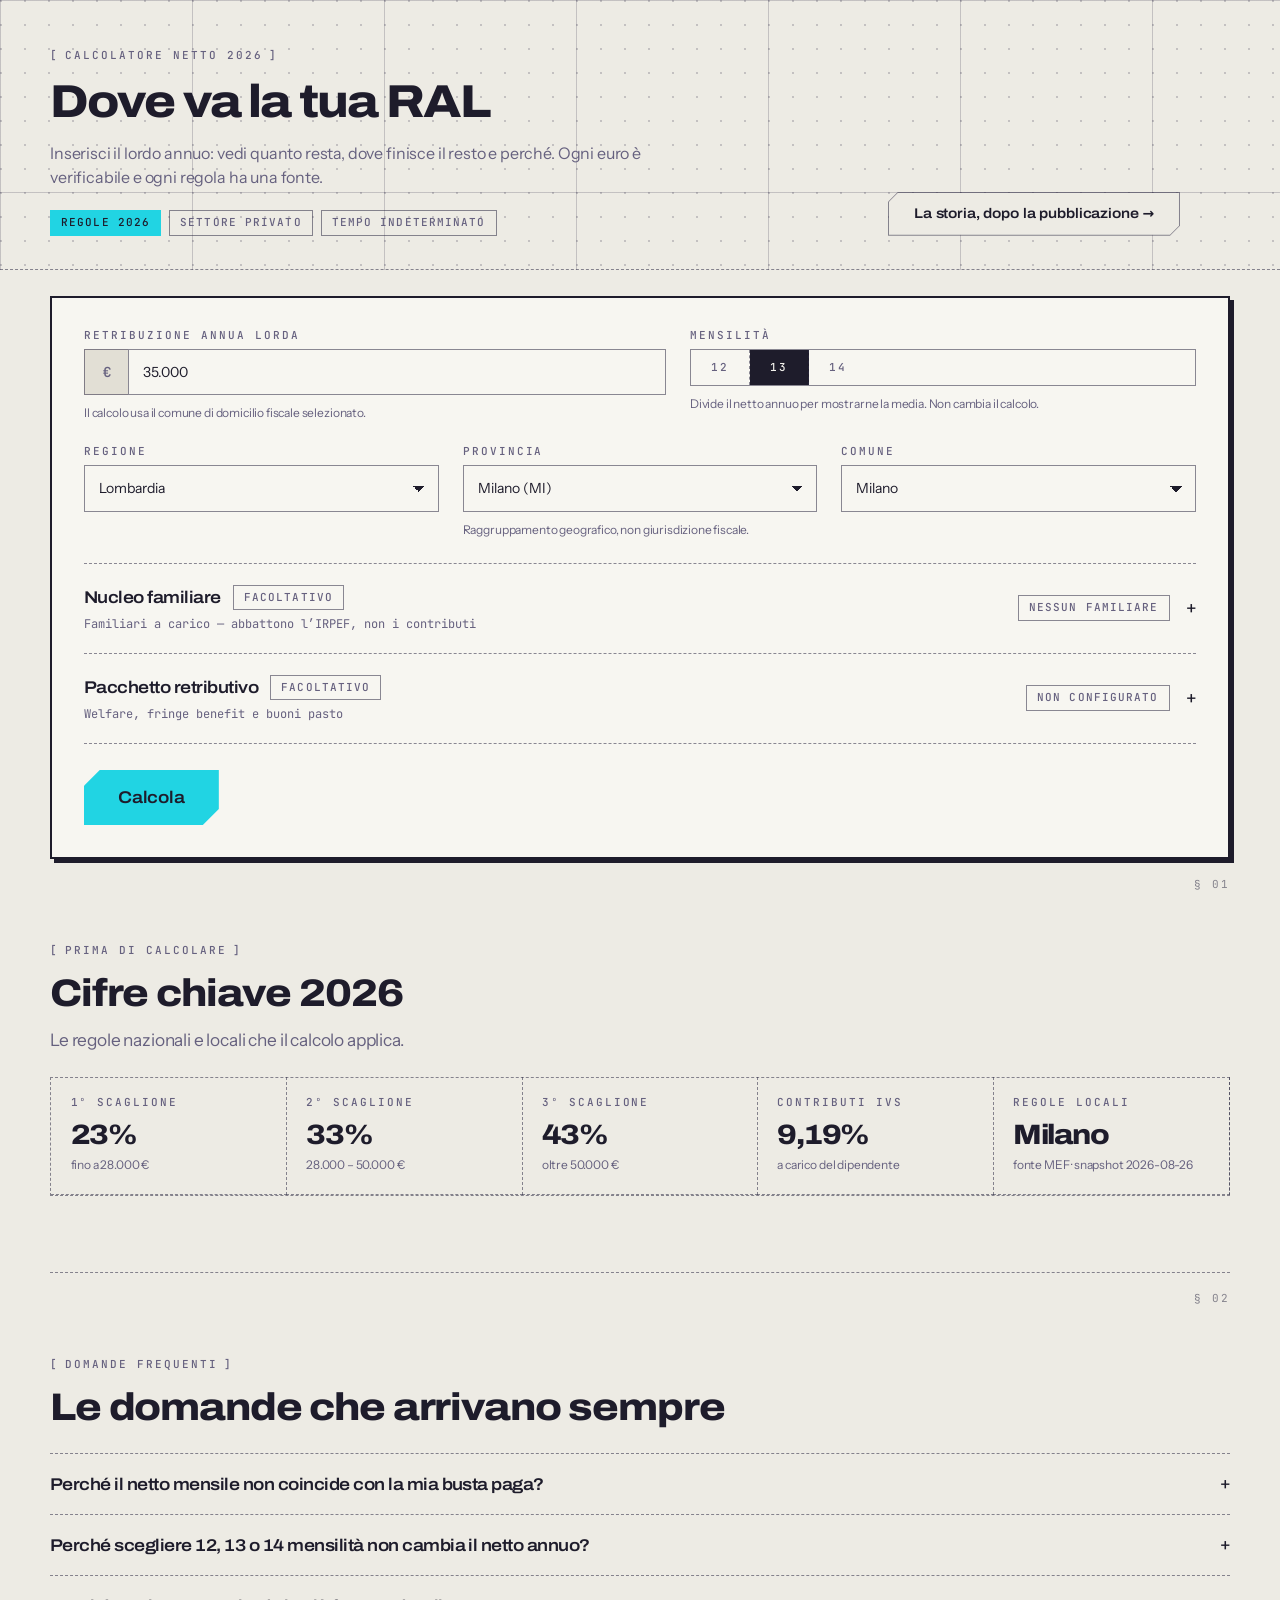
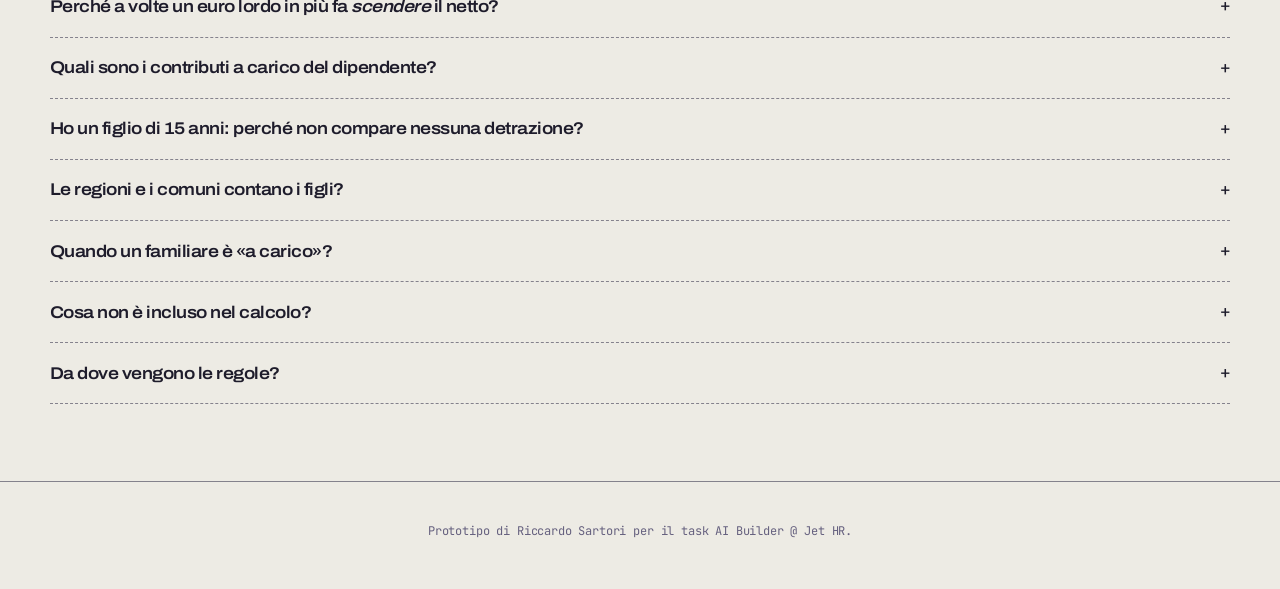
==== commit 86be3a13: "Nucleo e pacchetto diventano due sezioni richiudibili I due blocchi facoltativi del modulo occupavan" ====
--- a/prototipo/index.html
+++ b/prototipo/index.html
@@ -100,6 +100,35 @@
   .nucleo-tab .select{width:auto;min-width:190px}
 }
 
+/* --- le due sezioni facoltative, progressive ------------------------------
+   Nucleo e pacchetto sono l'eccezione, non la regola: da chiusi valgono una
+   riga con il proprio riepilogo, da aperti restano esattamente il modulo di
+   prima. La grammatica e' quella dell'accordion Draftsman, con una testata a
+   griglia perche' il riepilogo deve poter scendere sotto il titolo su mobile
+   invece di stringere il titolo stesso. */
+.opt{margin-top:var(--s-6)}
+.opt .acc-trigger{display:grid;grid-template-columns:minmax(0,1fr) auto auto;
+  gap:var(--s-3) var(--s-4);align-items:center;padding:var(--s-5) 0}
+.opt-h{margin:0;font:inherit}
+.opt-titolo{display:grid;gap:5px;min-width:0}
+.opt-nome{display:flex;align-items:center;gap:var(--s-3);flex-wrap:wrap}
+.opt .tag{font-stretch:normal}
+.opt-sub{font:400 var(--t-xs)/1.4 var(--font-mono);font-stretch:normal;letter-spacing:0;
+  color:var(--fg-muted);text-transform:none}
+.opt-riep{display:flex;align-items:center;gap:var(--s-2);flex-wrap:wrap;justify-content:flex-end}
+/* Il pannello ospita un modulo intero, non una nota: annulla la misura
+   stretta e il grigio che l'accordion del sistema usa per il testo. */
+.opt-panel{padding:0 0 var(--s-6);max-width:none;color:inherit;font-size:inherit}
+.opt-panel .nucleo{margin-top:0;padding-top:0;border-top:0}
+@media(max-width:640px){
+  /* Il riepilogo scende sotto il titolo, ma il segno resta accanto al titolo:
+     e' il comando, e in fondo alla colonna non si capirebbe cosa apre. */
+  .opt .acc-trigger{grid-template-columns:minmax(0,1fr) auto}
+  .opt-titolo{grid-area:1/1}
+  .opt .sign{grid-area:1/2;align-self:center}
+  .opt-riep{grid-area:2/1/auto/-1;justify-content:flex-start}
+}
+
 /* --- sezioni impilate ---------------------------------------------------- */
 .sec{position:relative;scroll-margin-top:96px;padding:clamp(44px,6vw,84px) 0;
   border-bottom:var(--bw) dashed var(--line-strong)}
@@ -276,6 +305,7 @@
 <script src="motore.js"></script>
 <script src="fonti.js"></script>
 <script src="righe.js"></script>
+<script src="sezioni.js"></script>
 <script>
 
 
@@ -297,8 +327,13 @@
   ['Perché a volte un euro lordo in più fa <em>scendere</em> il netto?',stato=>{
     const geo=GEOGRAFIA_ITALIA.risolvi(stato.comune);
     const numero=raw=>Number(parseRal(raw)||0);
+    /* Questa risposta illustra una soglia mentre l'utente sta ancora
+       digitando: un numero di buoni a meta' («2,5») non deve far esplodere
+       il motore e con lui tutto il rerender. Il valore non valido lo segnala
+       commit(), qui vale zero. */
+    const conta=raw=>{const n=Number(raw||0);return Number.isInteger(n)&&n>=0?n:0;};
     const benefit={fringe:numero(stato.fringeRaw),buoniPasto:{tipo:stato.buoniTipo,
-      valoreUnitario:numero(stato.buoniValoreRaw),numero:Number(stato.buoniNumeroRaw||0)}};
+      valoreUnitario:numero(stato.buoniValoreRaw),numero:conta(stato.buoniNumeroRaw)}};
     const comunali=nucleo=>soglie({comune:stato.comune,nucleo,...benefit}).filter(s=>s.ambito==='comunale');
     const locali=comunali(stato.nucleo);
     if(!locali.length){
@@ -404,11 +439,17 @@
   Le <b>regole locali</b> che guardano i figli guardano qui il solo reddito del dichiarante,
   non quello della famiglia, e restano fuori le esenzioni comunali legate all’<b>ISEE</b>.`;
 
+/* I numeri del nucleo si mostrano solo se il risultato a schermo è stato
+   calcolato per QUESTO nucleo: altrimenti la tabella direbbe una cifra e la
+   catena un'altra, e il riepilogo della sezione chiusa resterebbe indietro
+   di una modifica. */
+const combaciaNucleo=stato=>!!stato.res&&serializzaNucleo(stato.nucleo)===stato.nucleoCalcolato;
+const detrazioneNucleo=stato=>combaciaNucleo(stato)
+  ?stato.res.voci.filter(v=>/^detrfam\d+$/.test(v.id)).reduce((t,v)=>t+v.importo,0)
+  :null;
+
 function nucleoBlocco(stato){
-  /* I numeri si mostrano solo se il risultato a schermo è stato
-     calcolato per QUESTO nucleo: altrimenti la tabella direbbe una
-     cifra e la catena un'altra. */
-  const combacia=stato.res&&serializzaNucleo(stato.nucleo)===stato.nucleoCalcolato;
+  const combacia=combaciaNucleo(stato);
   const voci=combacia?stato.res.voci.filter(v=>/^detrfam\d+$/.test(v.id)):[];
   const righe=combacia?componiRighe(stato.res.voci).filter(r=>/^detrfam\d+$/.test(r.id)):[];
   const cella=(f,i)=>{
@@ -443,10 +484,6 @@
     </tr>`;
   };
   return `<div class="nucleo">
-    <div class="nucleo-head">
-      <span class="label">Nucleo familiare</span>
-      <span class="xs muted">Facoltativo — abbatte l’IRPEF, non i contributi</span>
-    </div>
     ${stato.nucleo.length?`<div class="table-wrap"><table class="table nucleo-tab">
       <caption class="sr">Familiari a carico dichiarati</caption>
       <thead><tr><th>Familiare</th><th>Età</th><th>Suo reddito</th><th>Disabilità</th>
@@ -471,7 +508,6 @@
     <input class="input" id="${id}" inputmode="decimal" autocomplete="off" value="${esc(value)}" placeholder="0"></div>
     <p class="hint">${help}</p></div>`;
   return `<div class="nucleo-box">
-    <div class="section-label"><span>Pacchetto retributivo</span><i></i></div>
     <div class="benefit-grid">
       ${denaro('welfare','Welfare aziendale annuo',stato.welfareRaw,
         'Valore già qualificato come esente: non entra nel denaro in busta.')}
@@ -496,8 +532,33 @@
   </div>`;
 }
 
+/* Una sezione facoltativa: un vero button che apre e chiude il proprio
+   pannello, il riepilogo mostrato solo da chiusa — da aperta lo dice il
+   contenuto — e dentro, intatto, il modulo di sempre. Aprire e chiudere non
+   tocca un solo dato: lo stato vive in st.sezioni e non entra nell'URL. */
+function sezioneOpzionale({chiave,titolo,sotto,riepilogo,configurata,aperta,corpo}){
+  const tid=`opt-t-${chiave}`,pid=`opt-p-${chiave}`;
+  const chip=(testo,i)=>`<span class="tag${i===0&&configurata?' tag--flux':''}">${esc(testo)}</span>`;
+  return `<div class="acc-item opt-item">
+    <h3 class="opt-h"><button type="button" class="acc-trigger" id="${tid}"
+      data-opt="${chiave}" aria-expanded="${aperta}" aria-controls="${pid}">
+      <span class="opt-titolo">
+        <span class="opt-nome">${esc(titolo)} <span class="tag">Facoltativo</span></span>
+        <span class="opt-sub">${esc(sotto)}</span>
+      </span>
+      ${aperta?'':`<span class="opt-riep">${riepilogo.map(chip).join('')}</span>`}
+      <span class="sign" aria-hidden="true">+</span>
+    </button></h3>
+    <div class="acc-panel opt-panel" id="${pid}" role="region" aria-labelledby="${tid}"
+      ${aperta?'':'hidden'}>${corpo}</div>
+  </div>`;
+}
+
 function form(st){
   const err=st.errore?`<p class="error-text" role="alert">${esc(st.errore)}</p>`:'';
+  /* «Ha dei dati dentro» e «deve partire aperta» sono la stessa domanda:
+     una sola risposta, usata per accendere il riepilogo e per lo stato iniziale. */
+  const configurate=sezioniAperte(st);
   const province=GEOGRAFIA_ITALIA.province(st.regione),comuni=GEOGRAFIA_ITALIA.comuni(st.provincia);
   const opts=(xs,value,label)=>xs.map(x=>{const v=Object.hasOwn(x,'catastale')?x.catastale:x.id;
     return`<option value="${v}" ${v==value?'selected':''}>${esc(label(x))}</option>`;}).join('');
@@ -530,10 +591,17 @@
       <div class="field"><label class="label" for="comune">Comune</label>
         <select class="select" id="comune">${opts(comuni,st.comune,x=>x.nome)}</select></div>
     </div>
-    ${nucleoBlocco(st)}
-    ${benefitBlocco(st)}
-    <hr class="rule" style="margin:26px 0">
-    <div class="calcrow">
+    <div class="accordion opt">
+      ${sezioneOpzionale({chiave:'nucleo',titolo:'Nucleo familiare',
+        sotto:'Familiari a carico — abbattono l’IRPEF, non i contributi',
+        riepilogo:riepilogoNucleo({...st,detrazione:detrazioneNucleo(st)}),
+        configurata:configurate.nucleo,aperta:st.sezioni.nucleo,corpo:nucleoBlocco(st)})}
+      ${sezioneOpzionale({chiave:'pacchetto',titolo:'Pacchetto retributivo',
+        sotto:'Welfare, fringe benefit e buoni pasto',
+        riepilogo:riepilogoPacchetto(st),
+        configurata:configurate.pacchetto,aperta:st.sezioni.pacchetto,corpo:benefitBlocco(st)})}
+    </div>
+    <div class="calcrow" style="margin-top:26px">
       <button class="btn btn--primary btn--lg" id="go">Calcola</button>
       <span class="dirty"><span class="dot" style="color:var(--c-amber)"></span>
         Dati cambiati: premi <b>Calcola</b> per aggiornare.</span>
@@ -881,6 +949,9 @@
   provincia:GEO_DEFAULT.comune.provincia,comune:GEO_DEFAULT.comune.catastale,
   nucleo:[],nucleoCalcolato:null,
   welfareRaw:'',fringeRaw:'',buoniTipo:'elettronici',buoniValoreRaw:'',buoniNumeroRaw:'',
+  /* Aperto/chiuso delle due sezioni facoltative: vive qui e non nell'URL,
+     perché è una preferenza di lettura, non un dato del calcolo. */
+  sezioni:{nucleo:false,pacchetto:false},
   aperta:null,attiva:'risultato',res:null,errore:null,dirty:false,eggPending:false};
 
 function fromURL(){
@@ -896,6 +967,9 @@
   if(p.has('bn'))st.buoniNumeroRaw=p.get('bn');
   const mensilita=Number(p.get('m'));
   if(MENSILITA_AMMESSE.includes(mensilita))st.mensilita=mensilita;
+  /* Un link che porta dei dati non deve nasconderli: la sezione che li
+     contiene si apre da sola, quella vuota resta chiusa. */
+  st.sezioni=sezioniAperte(st);
   if(p.get('calc')==='1')commit(true);
 }
 function toURL(){
@@ -927,10 +1001,14 @@
   if(v===null){st.errore='Inserisci la RAL per calcolare.';st.res=null;}
   else if(Number.isNaN(v)){st.errore='Solo cifre: usa la virgola per i decimali, per esempio 35.000,50.';st.res=null;}
   else if(Number(v)<0){st.errore='La RAL non può essere negativa.';st.res=null;}
+  /* Un errore che parla di un campo chiuso dentro un pannello non si puo'
+     correggere: se l'errore e' li' dentro, la sezione si apre da sola. */
   else if([welfare,fringe,valoreBuono].some(x=>Number.isNaN(x)||Number(x)<0)){
-    st.errore='Welfare, fringe benefit e valore dei buoni devono essere importi positivi.';st.res=null;}
+    st.errore='Welfare, fringe benefit e valore dei buoni devono essere importi positivi.';
+    st.res=null;st.sezioni.pacchetto=true;}
   else if(!Number.isInteger(numeroBuoni)||numeroBuoni<0){
-    st.errore='Il numero annuo di buoni pasto deve essere un numero intero positivo.';st.res=null;}
+    st.errore='Il numero annuo di buoni pasto deve essere un numero intero positivo.';
+    st.res=null;st.sezioni.pacchetto=true;}
   else if(Number(v)===4700000){st.res=null;st.dirty=false;st.eggPending=true;}
   else if(Number(v)>1000000){st.errore='Il calcolo è disponibile fino a una RAL di 1.000.000 €.';st.res=null;}
   else{st.res=applicaMensilita(calcola(v,{comune:st.comune,nucleo:st.nucleo,
@@ -1055,11 +1133,17 @@
     document.getElementById(a.dataset.anchor)?.scrollIntoView({
       behavior:matchMedia('(prefers-reduced-motion:reduce)').matches?'auto':'smooth',block:'start'});
     return;}
+  const opt=e.target.closest('[data-opt]');
+  if(opt){
+    st.sezioni[opt.dataset.opt]=!st.sezioni[opt.dataset.opt];
+    return render(true);   // nessun dato cambia: solo cosa si vede
+  }
   const familiare=e.target.closest('#nucleo-aggiungi,[data-nucleo-rimuovi]');
   if(familiare){
     if(familiare.id==='nucleo-aggiungi'){
       if(st.nucleo.length>=MAX_FAMILIARI)return;
       st.nucleo.push({tipo:'figlio',eta:null,disabilita:false,reddito:0});
+      st.sezioni.nucleo=true;   // si sta compilando: non richiudersi addosso
     }else st.nucleo.splice(Number(familiare.dataset.nucleoRimuovi),1);
     if(st.res)st.dirty=true;
     return render(true);
@@ -1069,7 +1153,8 @@
   if(t.id==='go')return commit();
   if(t.id==='reset'){st.res=null;st.ralRaw='';st.aperta=null;st.errore=null;
     st.nucleo=[];st.nucleoCalcolato=null;st.welfareRaw='';st.fringeRaw='';
-    st.buoniTipo='elettronici';st.buoniValoreRaw='';st.buoniNumeroRaw='';return render();}
+    st.buoniTipo='elettronici';st.buoniValoreRaw='';st.buoniNumeroRaw='';
+    st.sezioni={nucleo:false,pacchetto:false};return render();}
   if(t.hasAttribute('data-m')){
     st.mensilita=Number(t.dataset.m);
     // Mensilita' e' presentazione, non calcolo: si divide il netto annuo
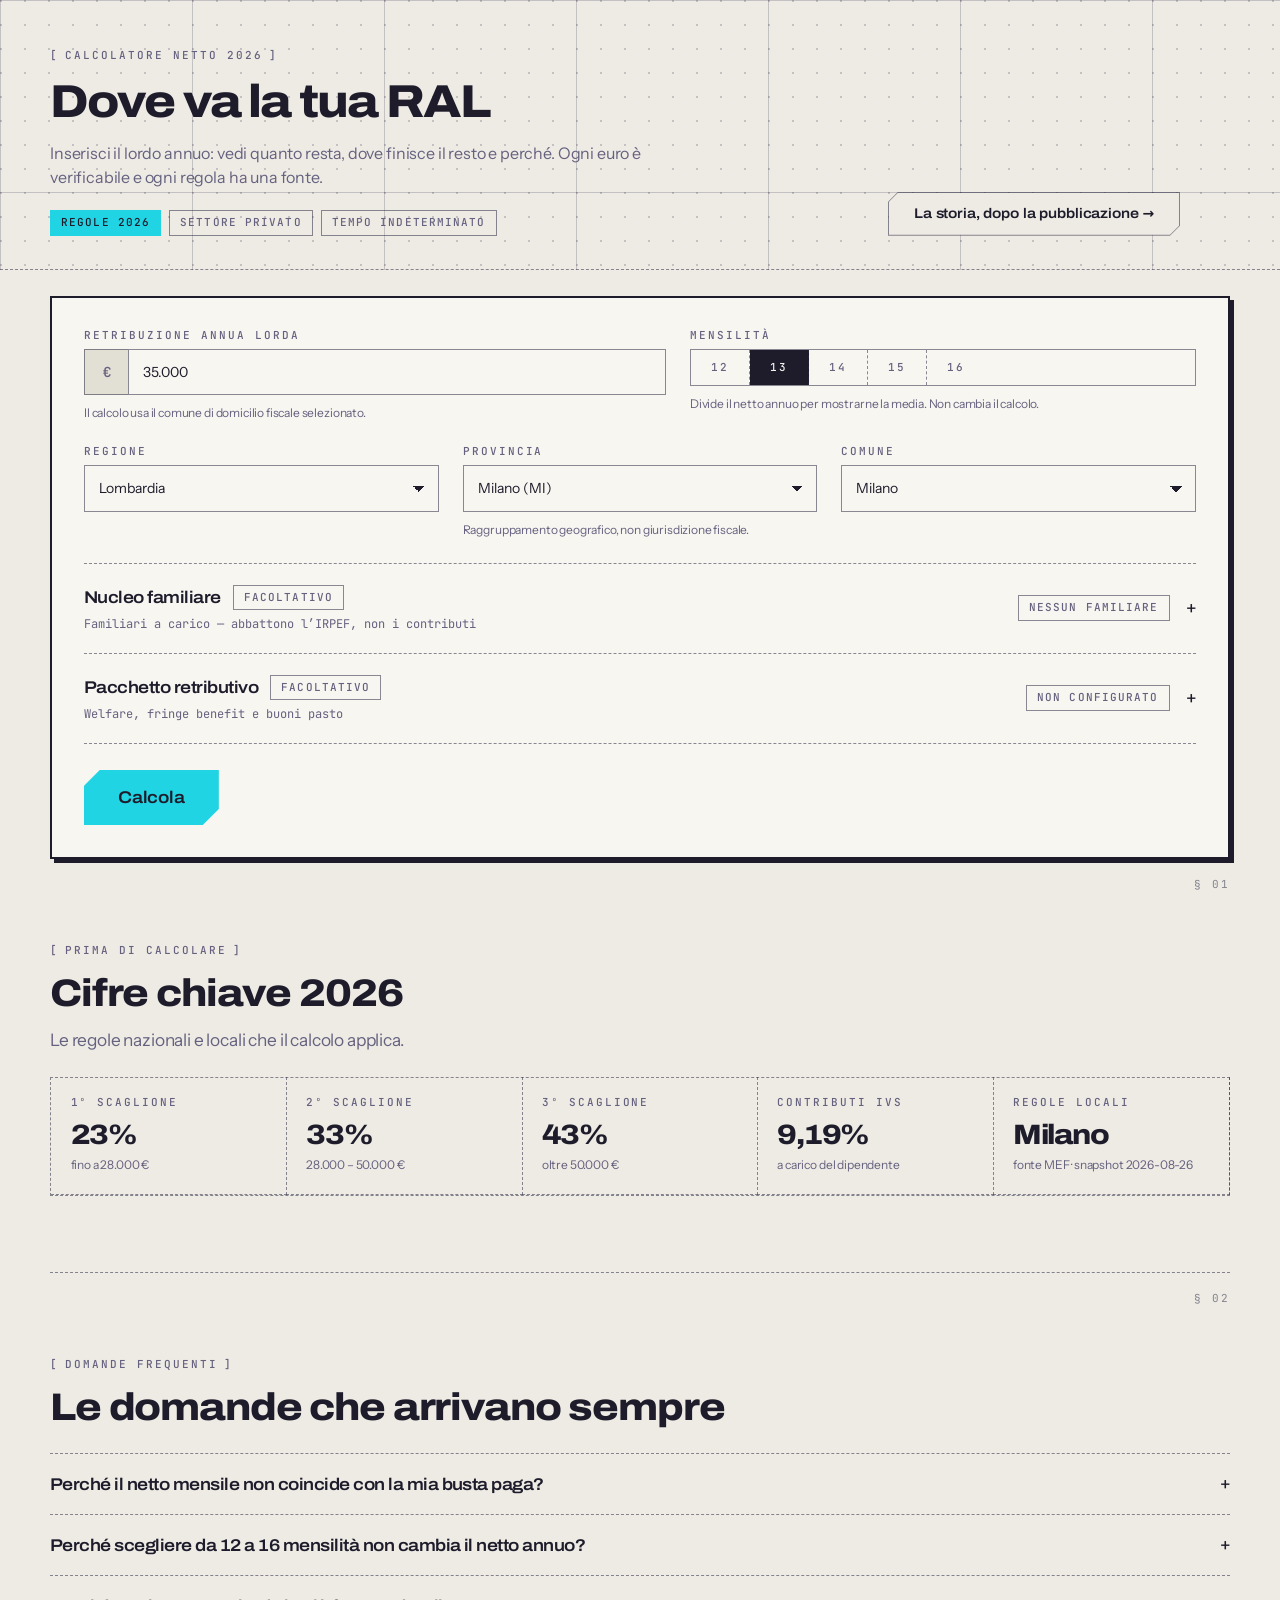
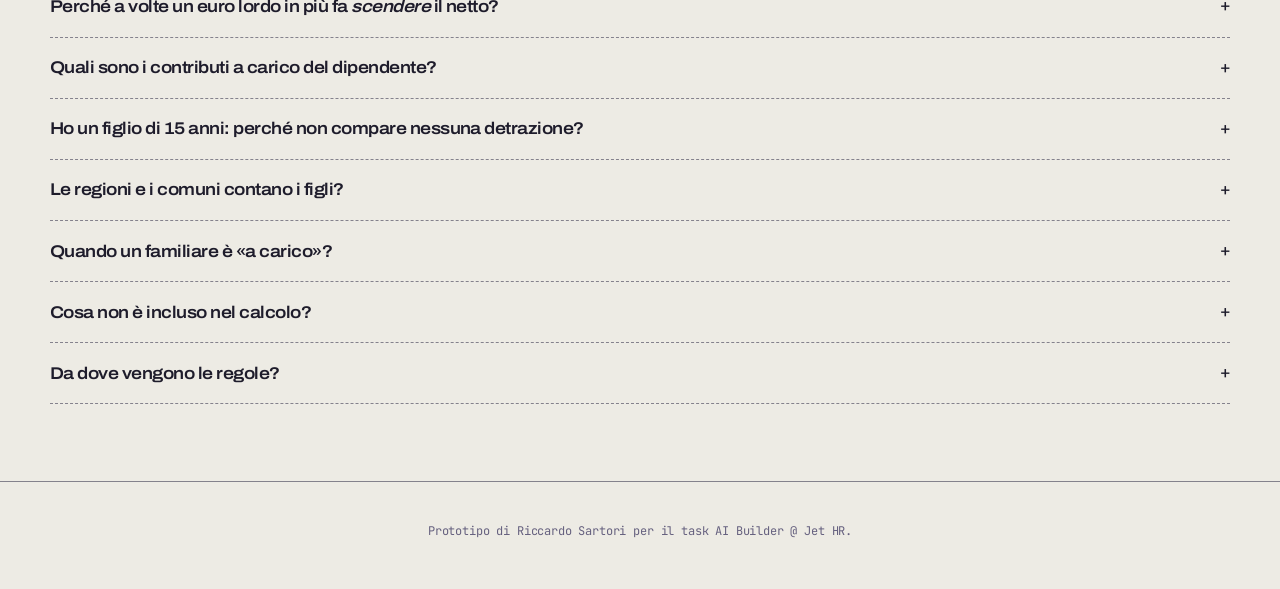
==== commit 48c1a06a: "Estende la media fino a 16 mensilità" ====
--- a/prototipo/index.html
+++ b/prototipo/index.html
@@ -68,8 +68,20 @@
 .nucleo-dis{width:78px;text-align:center}
 .nucleo-imp{white-space:nowrap;font-weight:600}
 .nucleo-perche{font-size:var(--t-xs);color:var(--fg-muted);max-width:36ch}
-.benefit-grid{display:grid;grid-template-columns:repeat(3,minmax(0,1fr));gap:var(--s-5)}
-.benefit-subgrid{display:grid;grid-template-columns:1fr 1fr;gap:var(--s-3)}
+/* Welfare e fringe sono la stessa cosa — un importo annuo — e stanno
+   affiancati. I buoni pasto no: sono un calcolo (tipo × valore × numero), e
+   in un terzo di colonna finivano schiacciati accanto a due campi con un solo
+   input. Prendono una riga propria. `align-items:start` è quello che tiene i
+   campi alla loro altezza naturale: .field è un grid, e stirato all'altezza
+   della colonna più alta gonfiava l'input € a 77px contro i 46 di tutti gli
+   altri campi del modulo. */
+.benefit-grid{display:grid;grid-template-columns:repeat(2,minmax(0,1fr));gap:var(--s-5);
+  align-items:start}
+.buoni{margin-top:var(--s-6);padding-top:var(--s-5);
+  border-top:var(--bw) dashed var(--line)}
+.buoni-grid{display:grid;grid-template-columns:repeat(3,minmax(0,1fr));gap:var(--s-4);
+  align-items:start;margin-top:var(--s-3)}
+.buoni .hint{margin-top:var(--s-3)}
 .nucleo-x{border:0;background:none;cursor:pointer;font:400 var(--t-sm)/1 var(--font-mono);
   color:var(--fg-muted);padding:8px 10px}
 .nucleo-x:hover{background:var(--c-signal-red);color:var(--c-graphite)}
@@ -97,6 +109,10 @@
   .nucleo-eta,.nucleo-red{width:130px}
   .nucleo-dis{width:auto;text-align:left}
   .benefit-grid{grid-template-columns:1fr}
+  /* Il tipo prende tutta la riga, valore e numero si dividono quella sotto:
+     sono due numeri corti, impilarli sprecherebbe due schermate. */
+  .buoni-grid{grid-template-columns:1fr 1fr}
+  .buoni-grid>:first-child{grid-column:1/-1}
   .nucleo-tab .select{width:auto;min-width:190px}
 }
 
@@ -323,7 +339,7 @@
 ];
 const FAQ=[
   ['Perché il netto mensile non coincide con la mia busta paga?','Il calcolo è annuale e di competenza. Le addizionali vengono trattenute a rate nell\'anno successivo al conguaglio, la tredicesima non beneficia delle stesse detrazioni mensili e il conguaglio di fine anno riequilibra tutto. Per questo il numero è etichettato <b>media</b>, mai «importo del cedolino».'],
-  ['Perché scegliere 12, 13 o 14 mensilità non cambia il netto annuo?','Perché non è un dato di calcolo: è solo il divisore con cui si presenta lo stesso netto annuo. Le trattenute non cambiano. Puoi verificarlo qui sopra — cambiando il selettore il netto annuo resta identico e si muove solo la media. Se cambiasse, sarebbe un errore.'],
+  ['Perché scegliere da 12 a 16 mensilità non cambia il netto annuo?','Perché non è un dato di calcolo: è solo il divisore con cui si presenta lo stesso netto annuo. Le trattenute non cambiano. Puoi verificarlo qui sopra — cambiando il selettore il netto annuo resta identico e si muove solo la media. Se cambiasse, sarebbe un errore.'],
   ['Perché a volte un euro lordo in più fa <em>scendere</em> il netto?',stato=>{
     const geo=GEOGRAFIA_ITALIA.risolvi(stato.comune);
     const numero=raw=>Number(parseRal(raw)||0);
@@ -513,18 +529,25 @@
         'Valore già qualificato come esente: non entra nel denaro in busta.')}
       ${denaro('fringe','Fringe benefit annui',stato.fringeRaw,
         'Oltre la soglia applicabile, l’intero valore diventa imponibile.')}
-      <div class="field"><label class="label" for="buoni-tipo">Buoni pasto</label>
-        <select class="select" id="buoni-tipo">
-          <option value="elettronici" ${stato.buoniTipo==='elettronici'?'selected':''}>Elettronici</option>
-          <option value="cartacei" ${stato.buoniTipo==='cartacei'?'selected':''}>Cartacei</option>
-        </select>
-        <div class="benefit-subgrid" style="margin-top:var(--s-3)">
-          <div><label class="xs mono" for="buoni-valore">Valore unitario (€)</label>
-            <input class="input" id="buoni-valore" inputmode="decimal" value="${esc(stato.buoniValoreRaw)}" placeholder="0"></div>
-          <div><label class="xs mono" for="buoni-numero">Numero annuo</label>
-            <input class="input" id="buoni-numero" inputmode="numeric" value="${esc(stato.buoniNumeroRaw)}" placeholder="0"></div>
-        </div>
-        <p class="hint">Esenti fino a 8 € elettronici o 4 € cartacei per buono.</p></div>
+    </div>
+    <!-- «Buoni pasto» nomina il gruppo, non un singolo campo: è un role=group
+         con tre controlli etichettati, non una label che punta alla select. -->
+    <div class="buoni" role="group" aria-labelledby="buoni-lab">
+      <span class="label" id="buoni-lab">Buoni pasto</span>
+      <div class="buoni-grid">
+        <div class="field"><label class="xs mono" for="buoni-tipo">Tipo</label>
+          <select class="select" id="buoni-tipo">
+            <option value="elettronici" ${stato.buoniTipo==='elettronici'?'selected':''}>Elettronici</option>
+            <option value="cartacei" ${stato.buoniTipo==='cartacei'?'selected':''}>Cartacei</option>
+          </select></div>
+        <div class="field"><label class="xs mono" for="buoni-valore">Valore unitario (€)</label>
+          <input class="input" id="buoni-valore" inputmode="decimal" autocomplete="off"
+            value="${esc(stato.buoniValoreRaw)}" placeholder="0"></div>
+        <div class="field"><label class="xs mono" for="buoni-numero">Numero annuo</label>
+          <input class="input" id="buoni-numero" inputmode="numeric" autocomplete="off"
+            value="${esc(stato.buoniNumeroRaw)}" placeholder="0"></div>
+      </div>
+      <p class="hint">Esenti fino a 8 € elettronici o 4 € cartacei per buono.</p>
     </div>
     <div class="callout callout--warn nucleo-nota"><span class="callout__mark">Limite</span><div>
       Il welfare è inserito come valore <b>già qualificato come esente</b>: il calcolatore non verifica
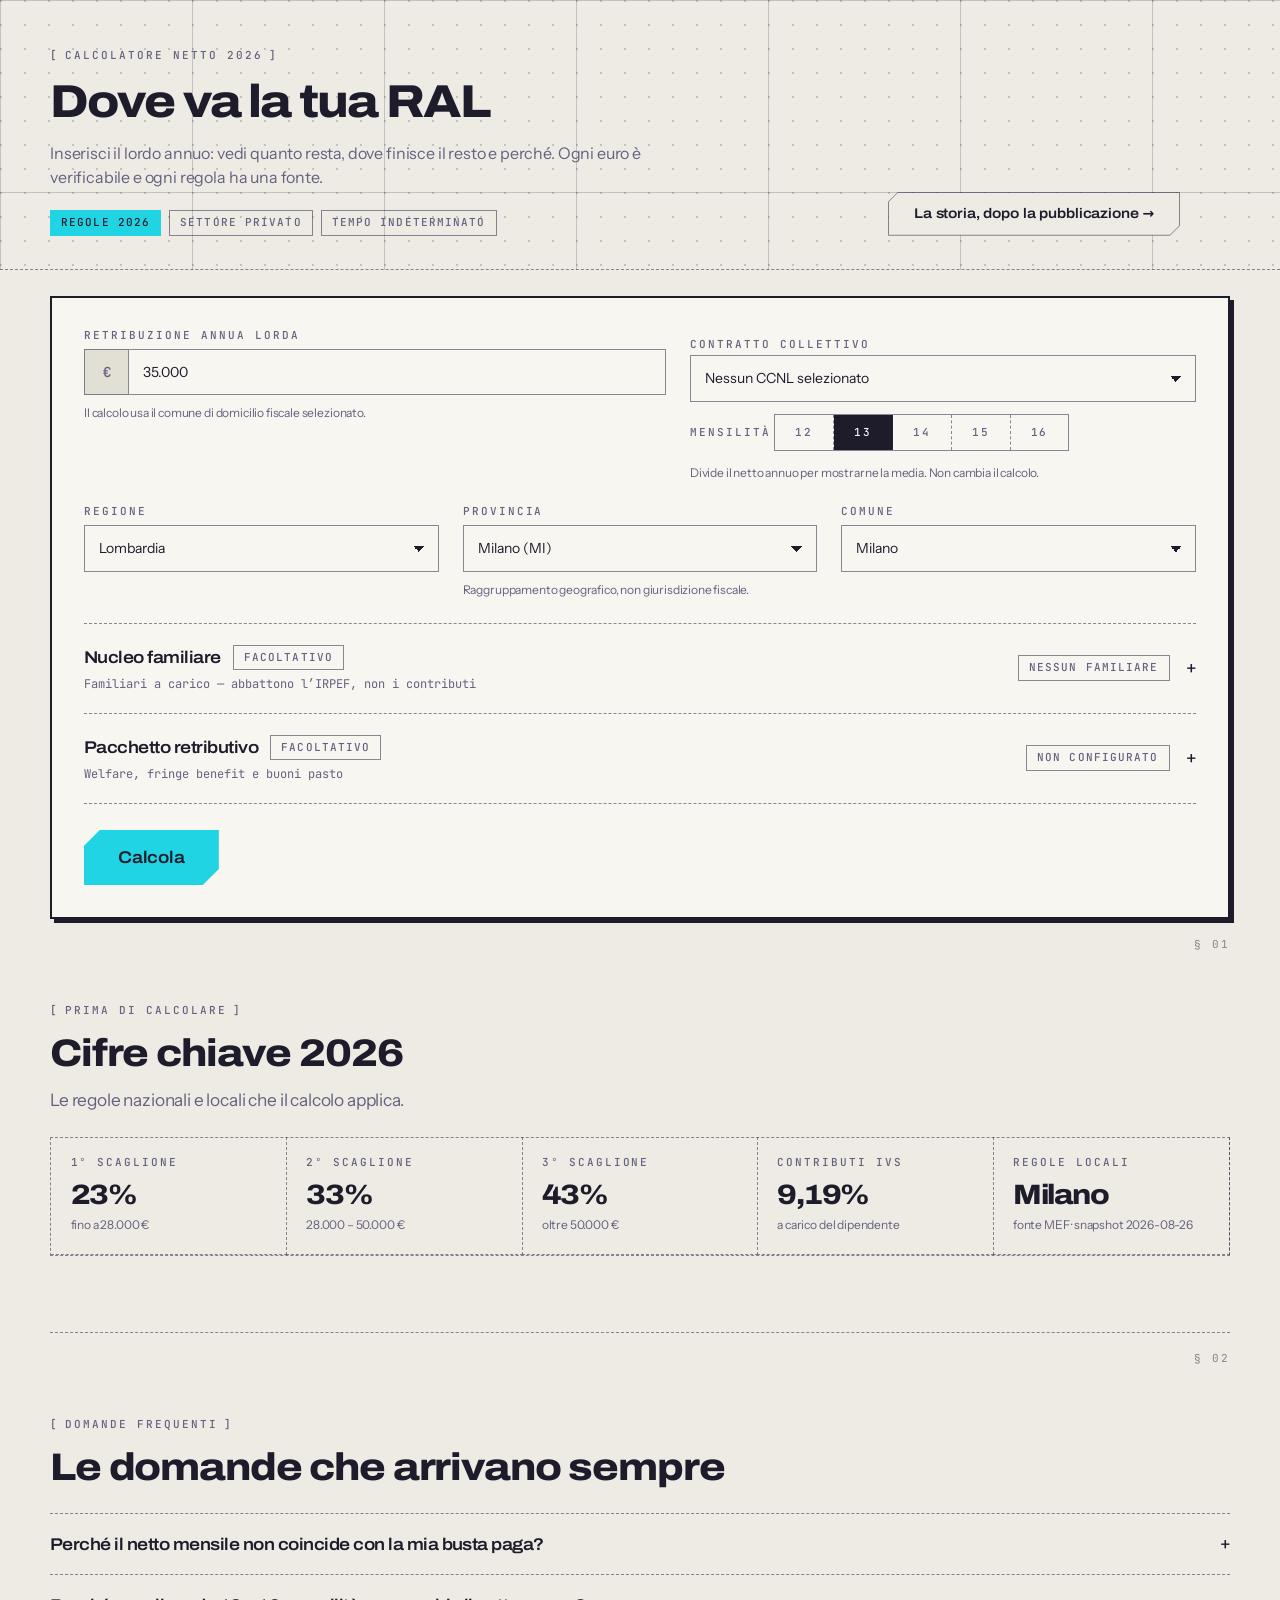
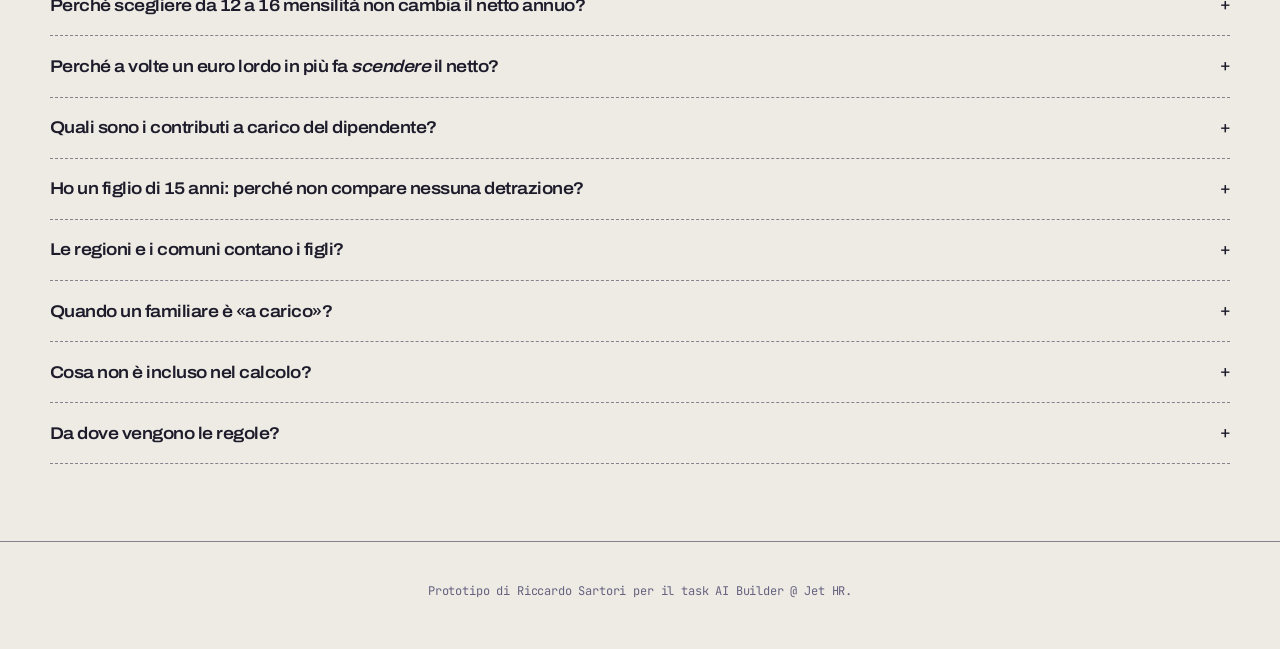
==== commit ee66266b: "Implement CCNL monthly-pay suggestions (#20)" ====
--- a/prototipo/index.html
+++ b/prototipo/index.html
@@ -49,6 +49,12 @@
   color:var(--warn-text)}
 .is-dirty .dirty{display:flex}
 .field--error .input{border-color:var(--err-text);box-shadow:var(--lift-sm) var(--c-signal-red)}
+.ccnl-field{display:grid;gap:var(--s-3)}
+.ccnl-field .hint{margin:0}
+.ccnl-meta{display:flex;gap:var(--s-2);align-items:baseline;flex-wrap:wrap}
+.ccnl-reset{border:0;background:none;padding:0;cursor:pointer;color:inherit;
+  font:inherit;text-decoration:underline;text-underline-offset:3px}
+.ccnl-reset:hover{text-decoration-thickness:2px}
 
 /* € come prefisso: una casella affiancata, senza raggio */
 .ingroup{display:flex}
@@ -319,6 +325,7 @@
 <script src="dati-addizionali-2026.js"></script>
 <script src="geografia.js"></script>
 <script src="motore.js"></script>
+<script src="ccnl.js"></script>
 <script src="fonti.js"></script>
 <script src="righe.js"></script>
 <script src="sezioni.js"></script>
@@ -583,6 +590,8 @@
      una sola risposta, usata per accendere il riepilogo e per lo stato iniziale. */
   const configurate=sezioniAperte(st);
   const province=GEOGRAFIA_ITALIA.province(st.regione),comuni=GEOGRAFIA_ITALIA.comuni(st.provincia);
+  const contratto=CCNL_CATALOGO.trovaCcnl(st.ccnl);
+  const statoMensilita=CCNL_CATALOGO.statoMensilita(st.ccnl,st.mensilita);
   const opts=(xs,value,label)=>xs.map(x=>{const v=Object.hasOwn(x,'catastale')?x.catastale:x.id;
     return`<option value="${v}" ${v==value?'selected':''}>${esc(label(x))}</option>`;}).join('');
   return `<div class="calcbox">
@@ -596,13 +605,27 @@
         </div>
         ${err||`<p class="hint" id="ralhelp">Il calcolo usa il comune di domicilio fiscale selezionato.</p>`}
       </div>
-      <div class="field">
-        <label class="label" id="mlab">Mensilità</label>
+      <div class="field ccnl-field">
+        <div><label class="label" for="ccnl">Contratto collettivo</label>
+          <select class="select" id="ccnl">
+            <option value="">Nessun CCNL selezionato</option>
+            ${CCNL_CATALOGO.CCNL.map(c=>`<option value="${c.id}" ${st.ccnl===c.id?'selected':''}>
+              ${esc(c.nome)} — ${esc(c.parti)}${c.codiceCnel?` · CNEL ${c.codiceCnel}`:''}
+            </option>`).join('')}
+          </select></div>
+        <div><label class="label" id="mlab">Mensilità</label>
         <div class="segmented" role="group" aria-labelledby="mlab">
           ${MENSILITA_AMMESSE.map(m=>
             `<button data-m="${m}" aria-pressed="${st.mensilita===m}">${m}</button>`).join('')}
-        </div>
-        <p class="hint">Divide il netto annuo per mostrarne la media. Non cambia il calcolo.</p>
+        </div></div>
+        ${contratto?`<p class="hint ccnl-meta">
+          <span>${statoMensilita.personalizzato
+            ?`Valore personalizzato; normalmente ${contratto.mensilita}`
+            :`Normalmente ${contratto.mensilita} mensilità`} · riferimento ${new Intl.DateTimeFormat('it-IT').format(new Date(`${contratto.dataRiferimento}T00:00:00`))} ·
+            <a href="${contratto.fonte.url}" target="_blank" rel="noopener noreferrer">Fonte</a></span>
+          ${statoMensilita.personalizzato?`<button type="button" class="ccnl-reset" id="ccnl-ripristina">Ripristina suggerimento</button>`:''}
+          <span>Non cambia il calcolo, che resta quello del lavoro dipendente privato.</span>
+        </p>`:`<p class="hint">Divide il netto annuo per mostrarne la media. Non cambia il calcolo.</p>`}
       </div>
     </div>
     <div class="form-grid geo-grid">
@@ -968,7 +991,7 @@
    STATO E EVENTI
    ============================================================ */
 const GEO_DEFAULT=GEOGRAFIA_ITALIA.risolvi('F205');
-const st={ralRaw:'35.000',mensilita:13,regione:GEO_DEFAULT.provincia.regione,
+const st={ralRaw:'35.000',ccnl:'',mensilita:13,regione:GEO_DEFAULT.provincia.regione,
   provincia:GEO_DEFAULT.comune.provincia,comune:GEO_DEFAULT.comune.catastale,
   nucleo:[],nucleoCalcolato:null,
   welfareRaw:'',fringeRaw:'',buoniTipo:'elettronici',buoniValoreRaw:'',buoniNumeroRaw:'',
@@ -988,8 +1011,9 @@
   if(['elettronici','cartacei'].includes(p.get('bt')))st.buoniTipo=p.get('bt');
   if(p.has('bv'))st.buoniValoreRaw=p.get('bv');
   if(p.has('bn'))st.buoniNumeroRaw=p.get('bn');
-  const mensilita=Number(p.get('m'));
-  if(MENSILITA_AMMESSE.includes(mensilita))st.mensilita=mensilita;
+  const preferenza=CCNL_CATALOGO.preferenzaDaUrl(
+    p.get('ccnl')||'',p.get('m'),st.mensilita,MENSILITA_AMMESSE);
+  st.ccnl=preferenza.ccnl;st.mensilita=preferenza.mensilita;
   /* Un link che porta dei dati non deve nasconderli: la sezione che li
      contiene si apre da sola, quella vuota resta chiusa. */
   st.sezioni=sezioniAperte(st);
@@ -998,6 +1022,7 @@
 function toURL(){
   const p=new URLSearchParams();
   p.set('ral',st.ralRaw);p.set('m',String(st.mensilita));p.set('c',st.comune);
+  if(st.ccnl)p.set('ccnl',st.ccnl);
   /* Senza familiari dichiarati la query string resta quella di
      prima: la funzione è additiva anche nell'URL. */
   const nucleo=serializzaNucleo(st.nucleo);
@@ -1096,6 +1121,11 @@
   st.dirty=true;
   campo.closest('.calcbox')?.classList.add('is-dirty');
 }
+function impostaMensilita(mensilita){
+  st.mensilita=mensilita;
+  if(st.res)st.res=applicaMensilita(st.res,st.mensilita);
+  render(true);
+}
 document.addEventListener('input',e=>{
   const d=e.target.dataset||{};
   if(e.target.id==='ral'){st.ralRaw=e.target.value;return segnaSporco(e.target);}
@@ -1118,6 +1148,10 @@
   }
 });
 document.addEventListener('change',e=>{
+  if(e.target.id==='ccnl'){
+    st.ccnl=e.target.value;
+    return impostaMensilita(CCNL_CATALOGO.suggerisciMensilita(st.ccnl,st.mensilita));
+  }
   if(e.target.id==='buoni-tipo'){
     st.buoniTipo=e.target.value;if(st.res)st.dirty=true;return render(true);
   }
@@ -1171,19 +1205,22 @@
     if(st.res)st.dirty=true;
     return render(true);
   }
-  const t=e.target.closest('#go,#reset,[data-m],[data-voce],[data-band]');
+  const t=e.target.closest('#go,#reset,#ccnl-ripristina,[data-m],[data-voce],[data-band]');
   if(!t)return;
   if(t.id==='go')return commit();
-  if(t.id==='reset'){st.res=null;st.ralRaw='';st.aperta=null;st.errore=null;
+  if(t.id==='reset'){st.res=null;st.ralRaw='';st.ccnl='';st.mensilita=13;
+    st.regione=GEO_DEFAULT.provincia.regione;st.provincia=GEO_DEFAULT.comune.provincia;
+    st.comune=GEO_DEFAULT.comune.catastale;st.aperta=null;st.attiva='risultato';st.errore=null;
+    st.dirty=false;st.eggPending=false;
     st.nucleo=[];st.nucleoCalcolato=null;st.welfareRaw='';st.fringeRaw='';
     st.buoniTipo='elettronici';st.buoniValoreRaw='';st.buoniNumeroRaw='';
     st.sezioni={nucleo:false,pacchetto:false};return render();}
+  if(t.id==='ccnl-ripristina'){
+    return impostaMensilita(CCNL_CATALOGO.suggerisciMensilita(st.ccnl,st.mensilita));}
   if(t.hasAttribute('data-m')){
-    st.mensilita=Number(t.dataset.m);
     // Mensilita' e' presentazione, non calcolo: si divide il netto annuo
     // gia' calcolato, senza richiamare il motore.
-    if(st.res)st.res=applicaMensilita(st.res,st.mensilita);
-    return render(true);}
+    return impostaMensilita(Number(t.dataset.m));}
   if(t.hasAttribute('data-voce')){
     st.aperta=st.aperta===t.dataset.voce?null:t.dataset.voce;return render(true);}
   if(t.hasAttribute('data-band')){
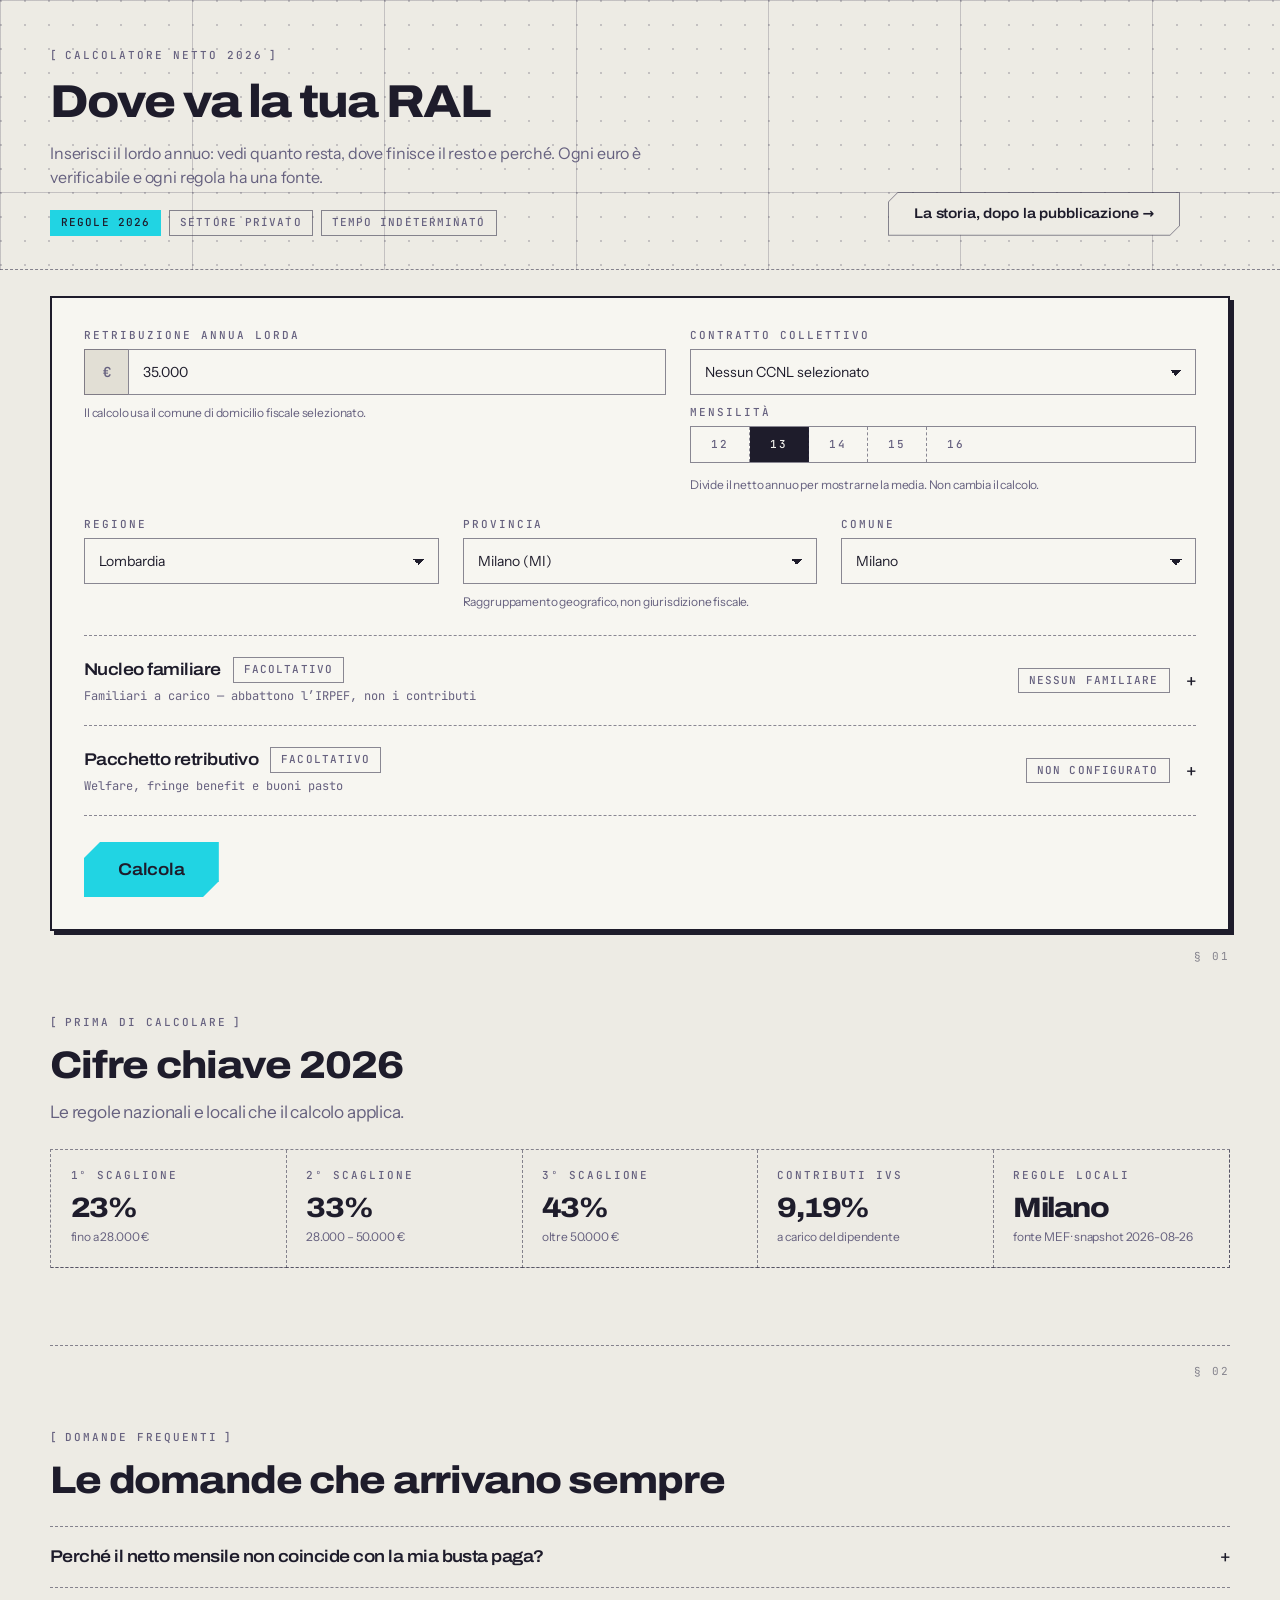
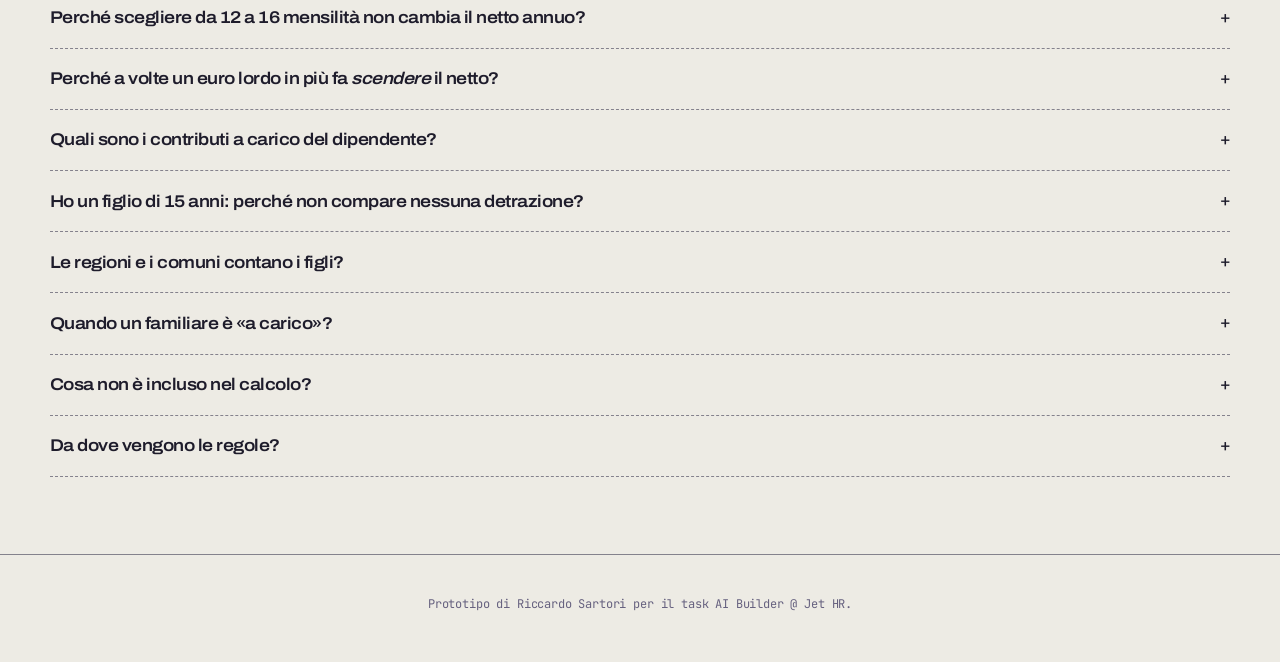
==== commit 958c0240: "Align CCNL and salary fields" ====
--- a/prototipo/index.html
+++ b/prototipo/index.html
@@ -50,6 +50,7 @@
 .is-dirty .dirty{display:flex}
 .field--error .input{border-color:var(--err-text);box-shadow:var(--lift-sm) var(--c-signal-red)}
 .ccnl-field{display:grid;gap:var(--s-3)}
+.ccnl-field>div{display:grid;gap:var(--s-2)}
 .ccnl-field .hint{margin:0}
 .ccnl-meta{display:flex;gap:var(--s-2);align-items:baseline;flex-wrap:wrap}
 .ccnl-reset{border:0;background:none;padding:0;cursor:pointer;color:inherit;
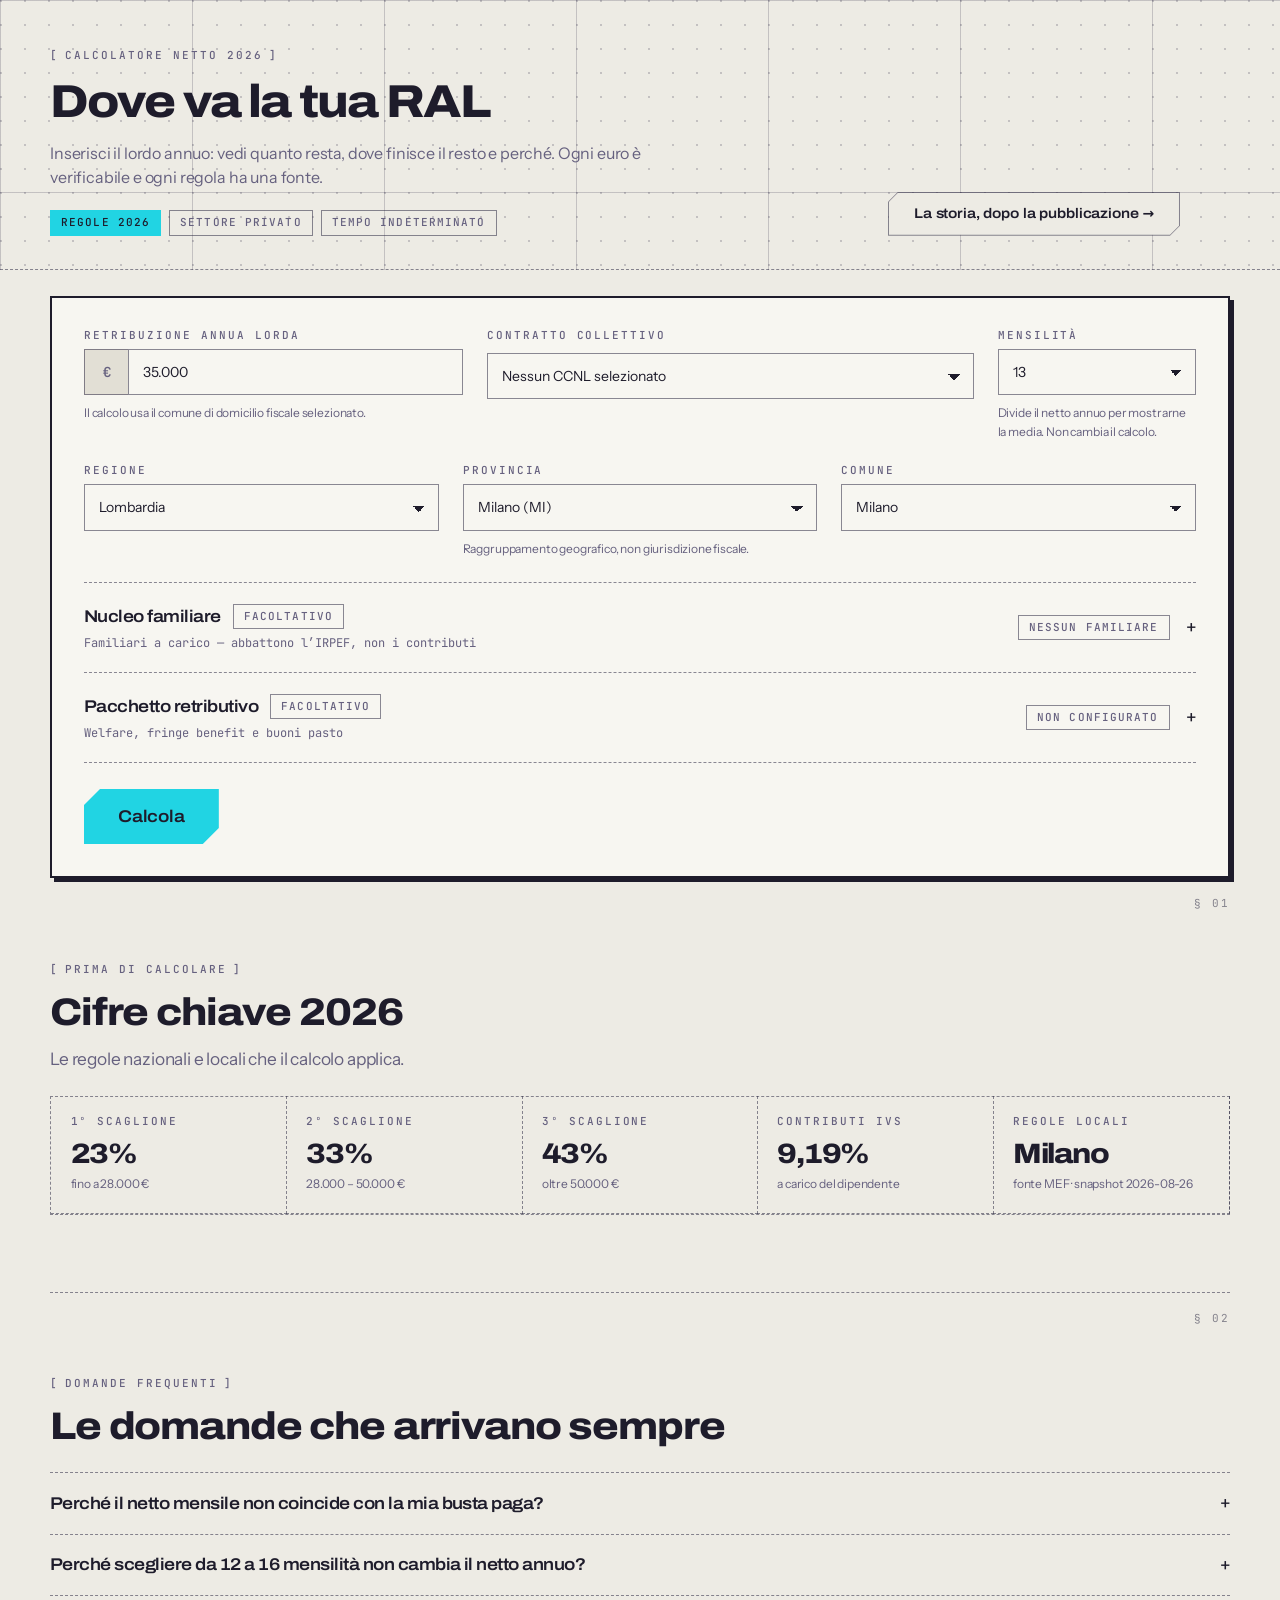
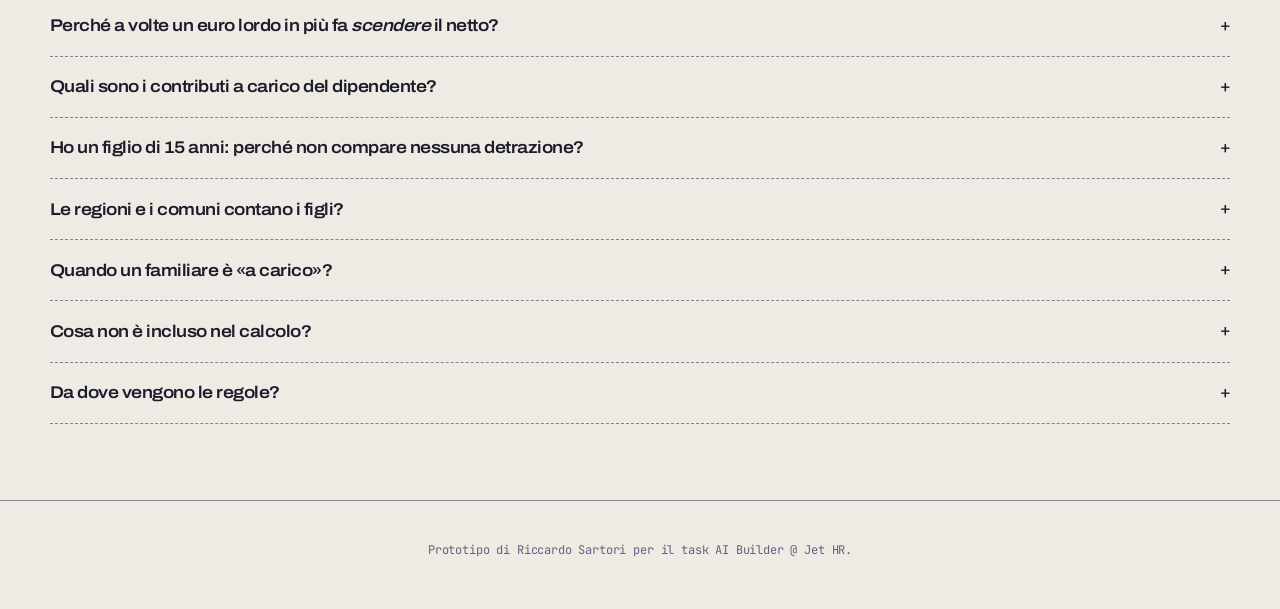
==== commit 589b6317: "Place salary CCNL and months on one row" ====
--- a/prototipo/index.html
+++ b/prototipo/index.html
@@ -43,6 +43,7 @@
   background:var(--bg-raised);padding:clamp(20px,3vw,32px);box-shadow:var(--lift-md) var(--line-solid)}
 .calcbox.is-dirty{box-shadow:var(--lift-md) var(--c-amber)}
 .form-grid{display:grid;grid-template-columns:1.15fr 1fr;gap:var(--s-6);align-items:start}
+.form-grid--compenso{grid-template-columns:minmax(0,1.05fr) minmax(0,1.35fr) minmax(150px,.55fr)}
 .geo-grid{grid-template-columns:repeat(3,minmax(0,1fr));margin-top:var(--s-6)}
 .calcrow{display:flex;align-items:center;gap:var(--s-4);flex-wrap:wrap;margin-top:var(--s-2)}
 .dirty{display:none;align-items:center;gap:8px;font:400 var(--t-xs)/1.4 var(--font-mono);
@@ -50,7 +51,6 @@
 .is-dirty .dirty{display:flex}
 .field--error .input{border-color:var(--err-text);box-shadow:var(--lift-sm) var(--c-signal-red)}
 .ccnl-field{display:grid;gap:var(--s-3)}
-.ccnl-field>div{display:grid;gap:var(--s-2)}
 .ccnl-field .hint{margin:0}
 .ccnl-meta{display:flex;gap:var(--s-2);align-items:baseline;flex-wrap:wrap}
 .ccnl-reset{border:0;background:none;padding:0;cursor:pointer;color:inherit;
@@ -314,7 +314,7 @@
   text-decoration-thickness:1px;text-underline-offset:3px}
 .sec a:hover,.pane a:hover,.voce a:hover{text-decoration-color:var(--c-flux);
   text-decoration-thickness:2px}
-@media(max-width:900px){.form-grid,.geo-grid{grid-template-columns:1fr}}
+@media(max-width:900px){.form-grid,.form-grid--compenso,.geo-grid{grid-template-columns:1fr}}
 @media(max-width:600px){
   .anchorbar .mini{display:none}
   .anchors{flex-wrap:nowrap;overflow-x:auto}
@@ -596,7 +596,7 @@
   const opts=(xs,value,label)=>xs.map(x=>{const v=Object.hasOwn(x,'catastale')?x.catastale:x.id;
     return`<option value="${v}" ${v==value?'selected':''}>${esc(label(x))}</option>`;}).join('');
   return `<div class="calcbox">
-    <div class="form-grid">
+    <div class="form-grid form-grid--compenso">
       <div class="field ${st.errore?'field--error':''}">
         <label class="label" for="ral">Retribuzione annua lorda</label>
         <div class="ingroup">
@@ -607,18 +607,13 @@
         ${err||`<p class="hint" id="ralhelp">Il calcolo usa il comune di domicilio fiscale selezionato.</p>`}
       </div>
       <div class="field ccnl-field">
-        <div><label class="label" for="ccnl">Contratto collettivo</label>
-          <select class="select" id="ccnl">
-            <option value="">Nessun CCNL selezionato</option>
-            ${CCNL_CATALOGO.CCNL.map(c=>`<option value="${c.id}" ${st.ccnl===c.id?'selected':''}>
-              ${esc(c.nome)} — ${esc(c.parti)}${c.codiceCnel?` · CNEL ${c.codiceCnel}`:''}
-            </option>`).join('')}
-          </select></div>
-        <div><label class="label" id="mlab">Mensilità</label>
-        <div class="segmented" role="group" aria-labelledby="mlab">
-          ${MENSILITA_AMMESSE.map(m=>
-            `<button data-m="${m}" aria-pressed="${st.mensilita===m}">${m}</button>`).join('')}
-        </div></div>
+        <label class="label" for="ccnl">Contratto collettivo</label>
+        <select class="select" id="ccnl">
+          <option value="">Nessun CCNL selezionato</option>
+          ${CCNL_CATALOGO.CCNL.map(c=>`<option value="${c.id}" ${st.ccnl===c.id?'selected':''}>
+            ${esc(c.nome)} — ${esc(c.parti)}${c.codiceCnel?` · CNEL ${c.codiceCnel}`:''}
+          </option>`).join('')}
+        </select>
         ${contratto?`<p class="hint ccnl-meta">
           <span>${statoMensilita.personalizzato
             ?`Valore personalizzato; normalmente ${contratto.mensilita}`
@@ -626,7 +621,14 @@
             <a href="${contratto.fonte.url}" target="_blank" rel="noopener noreferrer">Fonte</a></span>
           ${statoMensilita.personalizzato?`<button type="button" class="ccnl-reset" id="ccnl-ripristina">Ripristina suggerimento</button>`:''}
           <span>Non cambia il calcolo, che resta quello del lavoro dipendente privato.</span>
-        </p>`:`<p class="hint">Divide il netto annuo per mostrarne la media. Non cambia il calcolo.</p>`}
+        </p>`:''}
+      </div>
+      <div class="field">
+        <label class="label" for="mensilita">Mensilità</label>
+        <select class="select" id="mensilita">
+          ${MENSILITA_AMMESSE.map(m=>`<option value="${m}" ${st.mensilita===m?'selected':''}>${m}</option>`).join('')}
+        </select>
+        <p class="hint">Divide il netto annuo per mostrarne la media. Non cambia il calcolo.</p>
       </div>
     </div>
     <div class="form-grid geo-grid">
@@ -1079,8 +1081,6 @@
   if(r)return `tr[data-voce="${r.dataset.voce}"] .lbl`;
   const b=a.closest('[data-band]');
   if(b)return `[data-band="${b.dataset.band}"]`;
-  const m=a.closest('[data-m]');
-  if(m)return `[data-m="${m.dataset.m}"]`;
   const n=a.closest('[data-nucleo-rimuovi]');
   if(n)return `[data-nucleo-rimuovi="${n.dataset.nucleoRimuovi}"]`;
   return a.id?'#'+a.id:null;
@@ -1153,6 +1153,7 @@
     st.ccnl=e.target.value;
     return impostaMensilita(CCNL_CATALOGO.suggerisciMensilita(st.ccnl,st.mensilita));
   }
+  if(e.target.id==='mensilita')return impostaMensilita(Number(e.target.value));
   if(e.target.id==='buoni-tipo'){
     st.buoniTipo=e.target.value;if(st.res)st.dirty=true;return render(true);
   }
@@ -1206,7 +1207,7 @@
     if(st.res)st.dirty=true;
     return render(true);
   }
-  const t=e.target.closest('#go,#reset,#ccnl-ripristina,[data-m],[data-voce],[data-band]');
+  const t=e.target.closest('#go,#reset,#ccnl-ripristina,[data-voce],[data-band]');
   if(!t)return;
   if(t.id==='go')return commit();
   if(t.id==='reset'){st.res=null;st.ralRaw='';st.ccnl='';st.mensilita=13;
@@ -1218,10 +1219,6 @@
     st.sezioni={nucleo:false,pacchetto:false};return render();}
   if(t.id==='ccnl-ripristina'){
     return impostaMensilita(CCNL_CATALOGO.suggerisciMensilita(st.ccnl,st.mensilita));}
-  if(t.hasAttribute('data-m')){
-    // Mensilita' e' presentazione, non calcolo: si divide il netto annuo
-    // gia' calcolato, senza richiamare il motore.
-    return impostaMensilita(Number(t.dataset.m));}
   if(t.hasAttribute('data-voce')){
     st.aperta=st.aperta===t.dataset.voce?null:t.dataset.voce;return render(true);}
   if(t.hasAttribute('data-band')){
